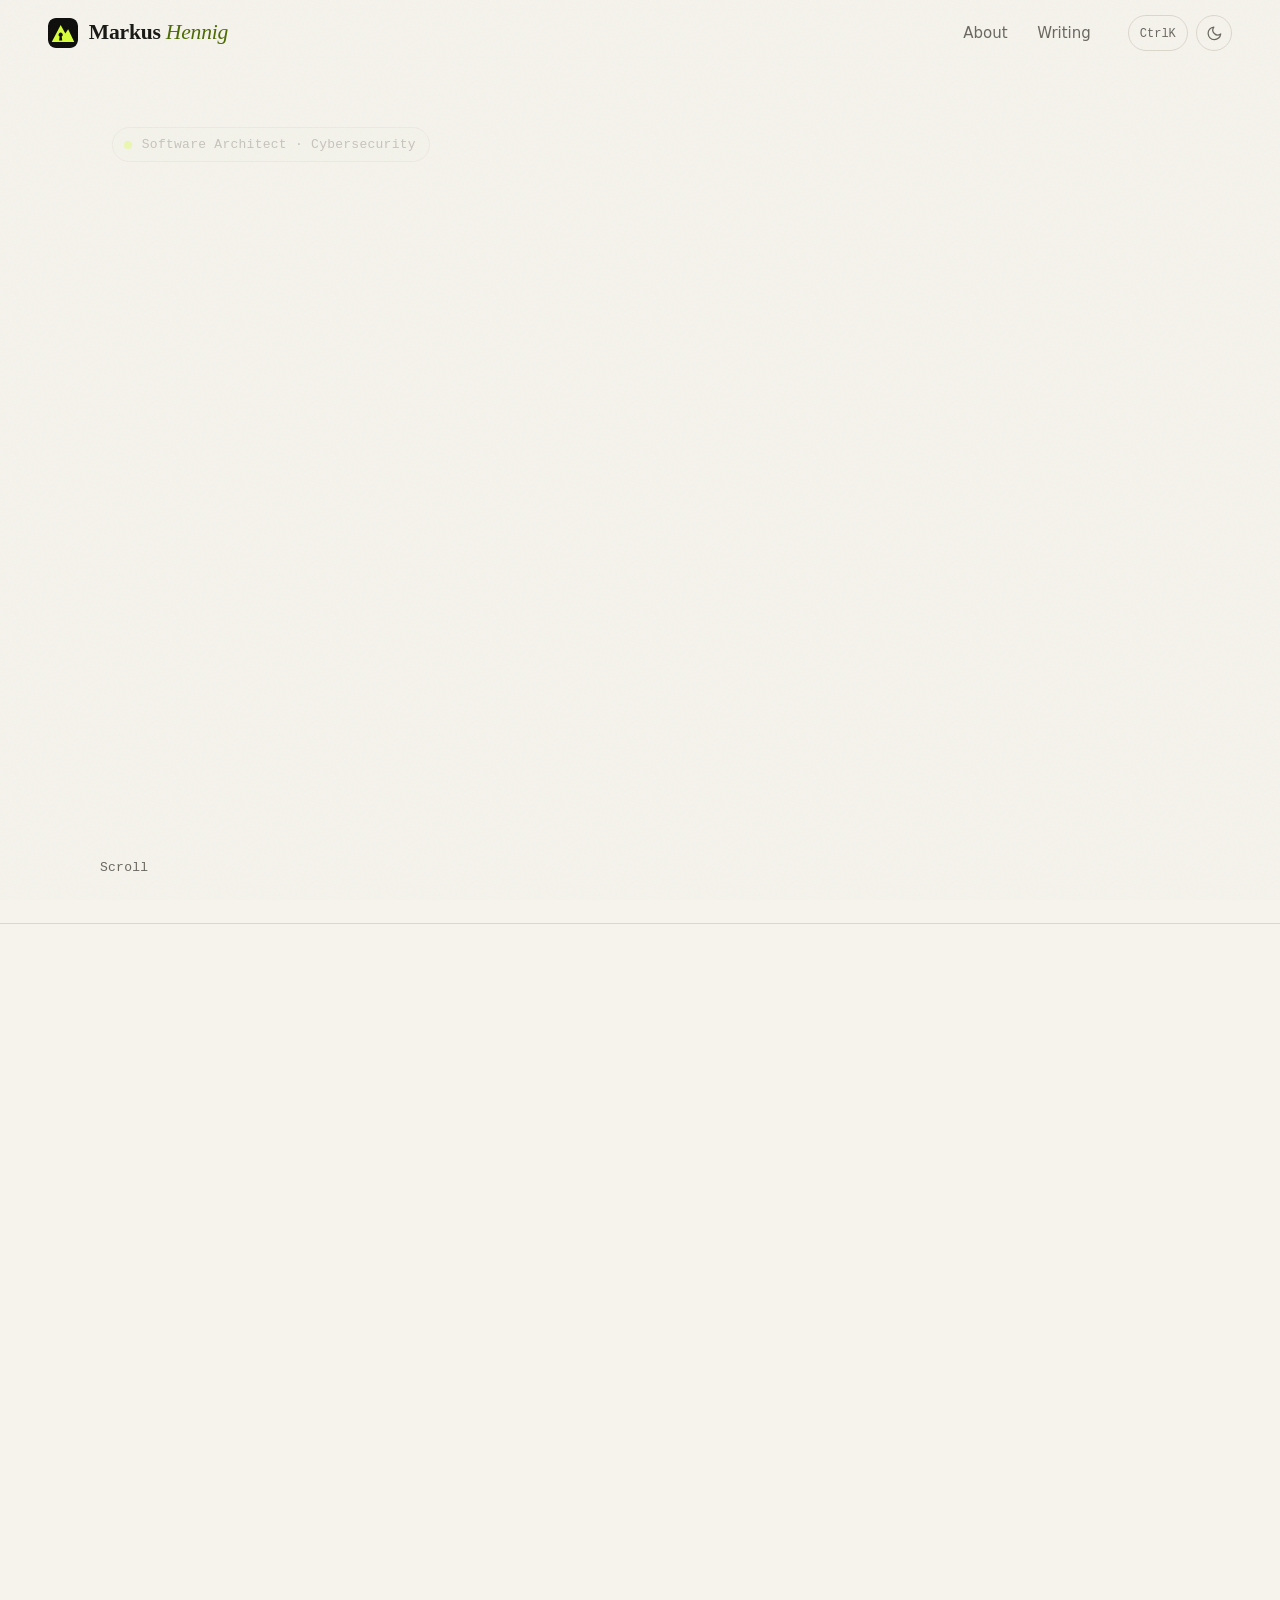
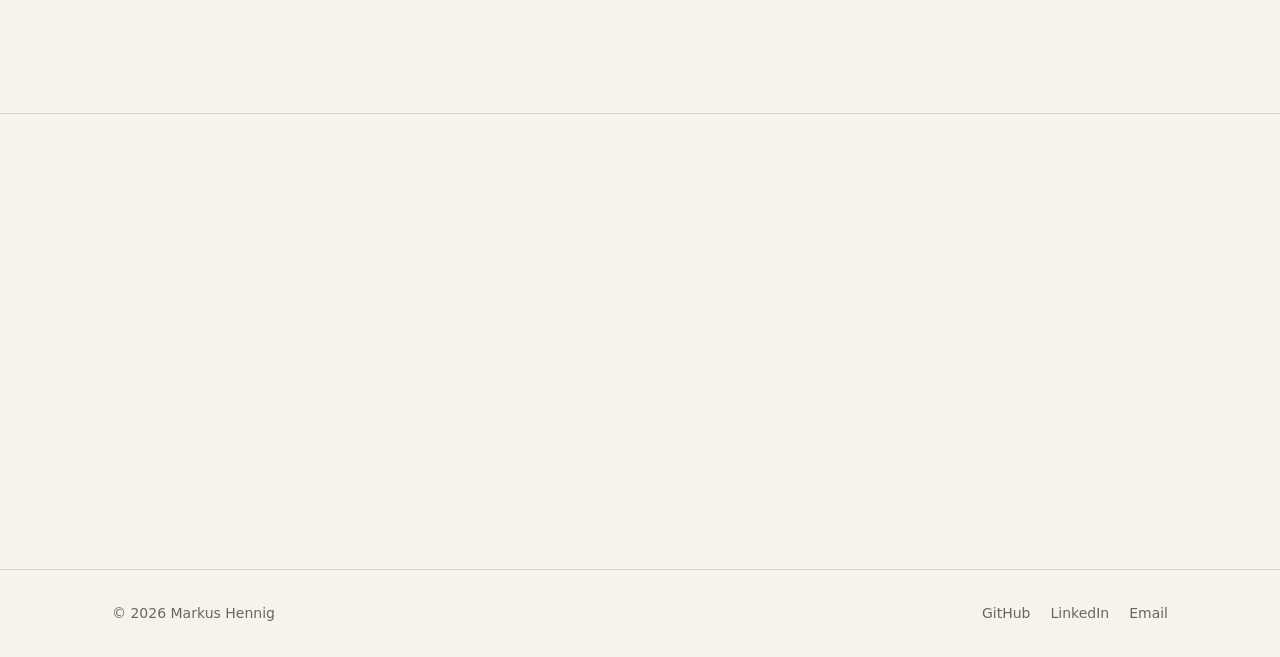
==== index.html @ cbd978a8 "Add files via upload" ====
<!doctype html>
<html lang="en" data-root="./">
<head>
  <meta charset="utf-8">
  <meta name="viewport" content="width=device-width, initial-scale=1">
  <meta http-equiv="Content-Security-Policy" content="default-src 'self'; img-src 'self' data:; script-src 'self'; style-src 'self'; base-uri 'self'; form-action 'none'">
  <title>Markus Hennig — Software Architect &amp; Cybersecurity Expert</title>
  <meta name="description" content="Markus Hennig — software architect and cybersecurity expert. A few links and occasional notes on architecture, cybersecurity, hiking and cooking.">
  <meta property="og:type" content="profile">
  <meta property="og:title" content="Markus Hennig">
  <meta property="og:description" content="Software architect and cybersecurity expert.">
  <meta property="og:image" content="https://markushennig.com/assets/img/og.png">
  <meta name="theme-color" content="#0d0d0b">
  <link rel="icon" href="favicon.svg" type="image/svg+xml">
  <link rel="icon" href="favicon.ico" sizes="48x48">
  <link rel="apple-touch-icon" href="apple-touch-icon.png">
  <link rel="stylesheet" href="assets/css/style.css">
  <script src="assets/js/theme.js"></script>
  <script src="assets/js/main.js" defer></script>
</head>
<body>
  <a class="skip" href="#main">Skip to content</a>

  <header class="site-header">
    <a class="logo" href="./" aria-label="Markus Hennig — home"><img class="logo-mark" src="favicon.svg" alt="" width="30" height="30"><span class="logo-text">Markus <em>Hennig</em></span></a>
    <nav class="nav" aria-label="Main">
      <a href="#about">About</a>
      <a href="blog/">Writing</a>
    </nav>
    <div class="header-actions">
      <button class="kbd-btn" type="button" data-palette-open aria-label="Open command menu">
        <span class="kbd-keys"><kbd class="kbd-mod">⌘</kbd><kbd>K</kbd></span>
        <span class="kbd-label">Menu</span>
      </button>
      <button class="icon-btn" type="button" data-theme-toggle aria-label="Toggle color theme">
        <svg class="icon-sun" viewBox="0 0 24 24" fill="none" stroke="currentColor" stroke-width="1.8" stroke-linecap="round" aria-hidden="true"><circle cx="12" cy="12" r="4"/><path d="M12 2v2M12 20v2M4.9 4.9l1.4 1.4M17.7 17.7l1.4 1.4M2 12h2M20 12h2M4.9 19.1l1.4-1.4M17.7 6.3l1.4-1.4"/></svg>
        <svg class="icon-moon" viewBox="0 0 24 24" fill="none" stroke="currentColor" stroke-width="1.8" stroke-linecap="round" stroke-linejoin="round" aria-hidden="true"><path d="M21 12.8A9 9 0 1 1 11.2 3a7 7 0 0 0 9.8 9.8z"/></svg>
      </button>
    </div>
  </header>

  <main id="main">
    <section class="hero" aria-label="Introduction">
      <canvas class="hero-canvas" aria-hidden="true"></canvas>
      <div class="wrap hero-inner hero-grid">
        <div>
          <p class="eyebrow mono reveal">
            <span class="pulse" aria-hidden="true"></span>
            Software Architect · Cybersecurity
          </p>
          <h1 class="hero-title reveal">
            Hi, I’m Markus. I architect <em>secure</em> software and love
            <span class="rotator" data-words="hiking,cooking,gaming">hiking</span>.
          </h1>
          <p class="hero-lead reveal">
            I’m <strong>Markus Hennig</strong>, a software architect and cybersecurity expert.
            This is my small corner of the web — a few links and occasional notes on architecture, cybersecurity, hiking or cooking.
          </p>
          <ul class="cta-row reveal">
            <li><a class="btn" href="https://github.com/mahennig" target="_blank" rel="noopener noreferrer">GitHub <span class="arrow" aria-hidden="true">↗</span></a></li>
            <li><a class="btn" href="https://www.linkedin.com/in/markus-hennig-80b301139" target="_blank" rel="noopener noreferrer">LinkedIn <span class="arrow" aria-hidden="true">↗</span></a></li>
            <li><a class="btn" href="mailto:mail@markushennig.com">Email <span class="arrow" aria-hidden="true">→</span></a></li>
          </ul>
        </div>
        <figure class="portrait reveal">
          <img src="assets/img/me.webp" alt="Portrait of Markus Hennig" width="800" height="1200">
        </figure>
      </div>
      <p class="scroll-cue mono" aria-hidden="true">Scroll</p>
    </section>

    <section id="about" class="section">
      <div class="wrap">
        <header class="section-head reveal">
          <span class="mono">01</span>
          <h2>About</h2>
        </header>
        <div class="about-grid">
          <div class="about-text reveal">
            <p>I design software systems with security built in from the start — not bolted on at the end.</p>
            <p>My work sits where <strong>software architecture</strong> and <strong>cybersecurity</strong> meet: shaping systems that are robust, easy to reason about and hard to break.</p>
            <p>Away from the keyboard I’m usually out hiking, experimenting in the kitchen or deep in a good game.</p>
          </div>
          <aside class="card reveal" aria-label="Focus areas and interests">
            <h3>Focus</h3>
            <ul class="tags">
              <li>Software Architecture</li>
              <li>Application Security</li>
              <li>Threat Modeling</li>
              <li>Cloud Security</li>
              <li>Identity &amp; Access</li>
              <li>DevSecOps</li>
            </ul>
            <h3>Off the clock</h3>
            <dl class="now">
              <div><dt>Hiking</dt><dd>Trails, summits and the occasional wrong turn.</dd></div>
              <div><dt>Cooking</dt><dd>Always trying something new.</dd></div>
              <div><dt>Gaming</dt><dd>Strategy, story and everything in between.</dd></div>
            </dl>
          </aside>
        </div>
      </div>
    </section>

    <section id="writing" class="section">
      <div class="wrap">
        <header class="section-head reveal">
          <span class="mono">02</span>
          <h2>Writing</h2>
        </header>
        <p class="empty-state reveal">Occasional notes on architecture, cybersecurity, hiking or cooking — the first posts are on their way.</p>
      </div>
    </section>
  </main>

  <footer class="site-footer">
    <div class="wrap">
      <p>© <span data-year>2026</span> Markus Hennig</p>
      <ul class="footer-links">
        <li><a href="https://github.com/mahennig" target="_blank" rel="noopener noreferrer">GitHub</a></li>
        <li><a href="https://www.linkedin.com/in/markus-hennig-80b301139" target="_blank" rel="noopener noreferrer">LinkedIn</a></li>
        <li><a href="mailto:mail@markushennig.com">Email</a></li>
      </ul>
    </div>
  </footer>
</body>
</html>
---- assets/css/style.css ----
/* ---------- Tokens ---------- */
:root {
  --font-sans: ui-sans-serif, system-ui, -apple-system, "Segoe UI", Roboto, "Helvetica Neue", Arial, sans-serif;
  --font-serif: "Iowan Old Style", "Palatino Linotype", Palatino, "Book Antiqua", Georgia, ui-serif, serif;
  --font-mono: ui-monospace, "SF Mono", SFMono-Regular, Menlo, Consolas, "Liberation Mono", monospace;
  --maxw: 72rem;
  --pad: clamp(1.25rem, 4vw, 3rem);
  --radius: 14px;
  --ease: cubic-bezier(.2, .7, .2, 1);
}

:root,
[data-theme="dark"] {
  --bg: #0d0d0b;
  --bg-2: #161613;
  --fg: #edebe4;
  --muted: #8c8a82;
  --line: #26251f;
  --dot: #34332c;
  --accent: #d7ff3a;
  --accent-ink: #d7ff3a;
  --on-accent: #0d0d0b;
  color-scheme: dark;
}

[data-theme="light"] {
  --bg: #f5f3ec;
  --bg-2: #ebe8df;
  --fg: #171714;
  --muted: #69675f;
  --line: #dbd7cb;
  --dot: #cdc9bb;
  --accent: #d7ff3a;
  --accent-ink: #4b6a00;
  --on-accent: #171714;
  color-scheme: light;
}

/* ---------- Base ---------- */
*, *::before, *::after { box-sizing: border-box; }

html {
  -webkit-text-size-adjust: 100%;
  scroll-behavior: smooth;
  scroll-padding-top: 5rem;
}

body {
  margin: 0;
  background: var(--bg);
  color: var(--fg);
  font: 400 1.0625rem/1.65 var(--font-sans);
  -webkit-font-smoothing: antialiased;
  text-rendering: optimizeLegibility;
  transition: background-color .3s, color .3s;
}

/* Subtle film grain */
body::after {
  content: "";
  position: fixed;
  inset: 0;
  z-index: 200;
  pointer-events: none;
  opacity: .04;
  background-image: url("data:image/svg+xml,%3Csvg xmlns='http://www.w3.org/2000/svg' width='160' height='160'%3E%3Cfilter id='n'%3E%3CfeTurbulence type='fractalNoise' baseFrequency='.9' numOctaves='3' stitchTiles='stitch'/%3E%3C/filter%3E%3Crect width='100%25' height='100%25' filter='url(%23n)'/%3E%3C/svg%3E");
}

::selection { background: var(--accent); color: var(--on-accent); }

a { color: inherit; }
img, svg { display: block; max-width: 100%; }
h1, h2, h3 { text-wrap: balance; }
p { text-wrap: pretty; }

:focus-visible {
  outline: 2px solid var(--accent-ink);
  outline-offset: 3px;
  border-radius: 6px;
}

.mono {
  font-family: var(--font-mono);
  font-size: .8125rem;
  letter-spacing: .02em;
}

.wrap {
  max-width: var(--maxw);
  margin: 0 auto;
  padding: 0 var(--pad);
}

.skip {
  position: absolute;
  left: 1rem;
  top: -4rem;
  z-index: 300;
  padding: .6rem 1rem;
  border-radius: 999px;
  background: var(--fg);
  color: var(--bg);
  text-decoration: none;
}
.skip:focus { top: 1rem; }

/* ---------- Header ---------- */
.site-header {
  position: sticky;
  top: 0;
  z-index: 50;
  display: flex;
  align-items: center;
  gap: 1.5rem;
  padding: .9rem var(--pad);
  background: color-mix(in srgb, var(--bg) 78%, transparent);
  -webkit-backdrop-filter: blur(14px);
  backdrop-filter: blur(14px);
  border-bottom: 1px solid transparent;
  transition: border-color .3s, background-color .3s;
}
.site-header.scrolled { border-bottom-color: var(--line); }

.logo {
  display: inline-flex;
  align-items: center;
  gap: .65rem;
  font-family: var(--font-serif);
  font-size: 1.35rem;
  font-weight: 700;
  letter-spacing: -.01em;
  line-height: 1;
  text-decoration: none;
  white-space: nowrap;
}
.logo-mark {
  width: 1.9rem;
  height: 1.9rem;
  border-radius: 8px;
  transition: transform .4s var(--ease);
}
.logo:hover .logo-mark { transform: rotate(-8deg) scale(1.06); }
.logo-text em {
  font-weight: 400;
  font-style: italic;
  color: var(--accent-ink);
}

.nav {
  display: flex;
  gap: .25rem;
  margin-left: auto;
}
.nav a {
  padding: .4rem .8rem;
  border-radius: 999px;
  color: var(--muted);
  font-size: .9375rem;
  text-decoration: none;
  transition: color .2s, background-color .2s;
}
.nav a:hover,
.nav a[aria-current="page"] {
  color: var(--fg);
  background: var(--bg-2);
}

.header-actions {
  display: flex;
  align-items: center;
  gap: .5rem;
}

.kbd-btn,
.icon-btn {
  display: inline-flex;
  align-items: center;
  justify-content: center;
  gap: .2rem;
  height: 2.25rem;
  padding: 0 .7rem;
  border: 1px solid var(--line);
  border-radius: 999px;
  background: transparent;
  color: var(--muted);
  font: inherit;
  font-size: .875rem;
  cursor: pointer;
  transition: color .2s, border-color .2s, background-color .2s;
}
.kbd-btn:hover,
.icon-btn:hover {
  color: var(--fg);
  border-color: var(--muted);
}
.icon-btn { width: 2.25rem; padding: 0; }
.icon-btn svg { width: 1.05rem; height: 1.05rem; }

kbd {
  font-family: var(--font-mono);
  font-size: .75rem;
}
.kbd-label { display: none; }

[data-theme="dark"] .icon-moon,
[data-theme="light"] .icon-sun { display: none; }

/* ---------- Buttons ---------- */
.btn {
  display: inline-flex;
  align-items: center;
  gap: .5rem;
  height: 2.9rem;
  padding: 0 1.2rem;
  border: 1px solid var(--line);
  border-radius: 999px;
  background: var(--bg);
  color: var(--fg);
  font: inherit;
  font-size: .9375rem;
  text-decoration: none;
  cursor: pointer;
  transition: transform .25s var(--ease), border-color .2s, background-color .2s, color .2s;
}
.btn:hover { border-color: var(--fg); transform: translateY(-2px); }
.btn .arrow { transition: transform .25s var(--ease); }
.btn:hover .arrow { transform: translate(2px, -2px); }

.btn-primary {
  background: var(--fg);
  border-color: var(--fg);
  color: var(--bg);
}
.btn-primary:hover {
  background: var(--accent);
  border-color: var(--accent);
  color: var(--on-accent);
}

.link-arrow {
  display: inline-flex;
  gap: .4rem;
  color: var(--muted);
  text-decoration: none;
  transition: color .2s;
}
.link-arrow:hover { color: var(--fg); }
.link-arrow span { transition: transform .25s var(--ease); }
.link-arrow:hover span { transform: translateX(3px); }

/* ---------- Hero ---------- */
.hero {
  position: relative;
  display: flex;
  align-items: center;
  min-height: calc(100svh - 4.1rem);
  overflow: hidden;
}

.hero-canvas {
  position: absolute;
  inset: 0;
  width: 100%;
  height: 100%;
  -webkit-mask-image: radial-gradient(ellipse 85% 75% at 65% 40%, #000 25%, transparent 75%);
  mask-image: radial-gradient(ellipse 85% 75% at 65% 40%, #000 25%, transparent 75%);
}

.hero-inner {
  position: relative;
  width: 100%;
  padding-block: 3rem 7rem;
}

.hero-grid {
  display: grid;
  grid-template-columns: minmax(0, 1fr) auto;
  gap: clamp(2rem, 6vw, 5rem);
  align-items: center;
}

.portrait {
  position: relative;
  width: clamp(14rem, 24vw, 20rem);
  margin: 0;
}
.portrait[hidden] { display: none; }
.portrait::before {
  content: "";
  position: absolute;
  inset: 0;
  border: 1px solid var(--accent-ink);
  border-radius: 24px;
  transform: translate(14px, 14px);
  transition: transform .5s var(--ease);
}
.portrait img {
  position: relative;
  width: 100%;
  height: auto;
  aspect-ratio: 2 / 3;
  object-fit: cover;
  border-radius: 24px;
  background: var(--bg-2);
}
.portrait:hover::before { transform: translate(8px, 8px); }

.eyebrow {
  display: inline-flex;
  align-items: center;
  gap: .6rem;
  margin: 0 0 2rem;
  padding: .35rem .85rem .35rem .7rem;
  border: 1px solid var(--line);
  border-radius: 999px;
  background: color-mix(in srgb, var(--bg) 70%, transparent);
  color: var(--muted);
  white-space: nowrap;
}

.pulse {
  width: .5rem;
  height: .5rem;
  border-radius: 50%;
  background: var(--accent);
  box-shadow: 0 0 0 0 color-mix(in srgb, var(--accent) 60%, transparent);
  animation: pulse 2.4s infinite;
}
@keyframes pulse {
  70% { box-shadow: 0 0 0 .5rem transparent; }
  100% { box-shadow: 0 0 0 0 transparent; }
}

.hero-title {
  max-width: 17ch;
  margin: 0 0 2rem;
  font-family: var(--font-serif);
  font-size: clamp(2.7rem, 7.2vw, 6rem);
  font-weight: 400;
  line-height: 1.02;
  letter-spacing: -.028em;
}
.hero-title em {
  font-style: italic;
  color: var(--accent-ink);
}

.rotator {
  display: inline-block;
  position: relative;
  transition: opacity .3s var(--ease), transform .3s var(--ease), filter .3s;
}
.rotator::after {
  content: "";
  position: absolute;
  left: 0;
  right: 0;
  bottom: .04em;
  height: .07em;
  border-radius: 2px;
  background: var(--accent);
}
.rotator.out {
  opacity: 0;
  transform: translateY(.2em);
  filter: blur(6px);
}

.hero-lead {
  max-width: 38rem;
  margin: 0 0 2.5rem;
  color: var(--muted);
  font-size: clamp(1.1rem, 1.6vw, 1.3rem);
}
.hero-lead strong { color: var(--fg); font-weight: 500; }

.cta-row {
  display: flex;
  flex-wrap: wrap;
  gap: .6rem;
  margin: 0;
  padding: 0;
  list-style: none;
}

.scroll-cue {
  position: absolute;
  left: var(--pad);
  bottom: 2rem;
  display: flex;
  align-items: center;
  gap: .75rem;
  color: var(--muted);
}
.scroll-cue::before {
  content: "";
  width: 2.5rem;
  height: 1px;
  background: linear-gradient(90deg, var(--muted) 50%, transparent 50%) 0 0 / 200% 100%;
  animation: cue 2s var(--ease) infinite;
}
@keyframes cue {
  from { background-position: 100% 0; }
  to { background-position: -100% 0; }
}

/* ---------- Sections ---------- */
.section {
  padding-block: clamp(4.5rem, 10vw, 8rem);
  border-top: 1px solid var(--line);
}

.section-head {
  display: flex;
  align-items: baseline;
  gap: 1rem;
  margin-bottom: clamp(2rem, 5vw, 3.5rem);
}
.section-head .mono { color: var(--accent-ink); }
.section-head h2 {
  margin: 0;
  font-family: var(--font-serif);
  font-size: clamp(2rem, 4.5vw, 3.25rem);
  font-weight: 400;
  line-height: 1.1;
  letter-spacing: -.02em;
}

.section-foot { margin-top: 2rem; }

/* About */
.about-grid {
  display: grid;
  grid-template-columns: 1.4fr 1fr;
  gap: clamp(2rem, 6vw, 5rem);
  align-items: start;
}
.about-text p {
  margin: 0 0 1.25rem;
  color: var(--muted);
}
.about-text p:first-child {
  color: var(--fg);
  font-size: clamp(1.3rem, 2.1vw, 1.65rem);
  line-height: 1.45;
}
.about-text strong { color: var(--fg); font-weight: 500; }

.card {
  padding: 1.6rem;
  border: 1px solid var(--line);
  border-radius: var(--radius);
  background: var(--bg-2);
}
.card h3 {
  margin: 0 0 1rem;
  color: var(--muted);
  font-size: .75rem;
  font-weight: 400;
  letter-spacing: .1em;
  text-transform: uppercase;
}

.tags {
  display: flex;
  flex-wrap: wrap;
  gap: .4rem;
  margin: 0 0 2rem;
  padding: 0;
  list-style: none;
}
.tags li {
  padding: .3rem .65rem;
  border: 1px solid var(--line);
  border-radius: 999px;
  background: var(--bg);
  font-family: var(--font-mono);
  font-size: .75rem;
}

.now {
  display: grid;
  gap: 1rem;
  margin: 0;
}
.now div {
  display: grid;
  grid-template-columns: 5.5rem 1fr;
  gap: 1rem;
}
.now dt {
  padding-top: .2rem;
  color: var(--muted);
  font-family: var(--font-mono);
  font-size: .75rem;
}
.now dd { margin: 0; font-size: .9375rem; }

/* Posts */
.post-list {
  margin: 0;
  padding: 0;
  list-style: none;
  border-top: 1px solid var(--line);
}
.post-link {
  display: grid;
  grid-template-columns: 8rem 1fr auto;
  gap: 1.5rem;
  align-items: baseline;
  padding: 1.35rem 0;
  border-bottom: 1px solid var(--line);
  text-decoration: none;
}
.post-date,
.post-meta { color: var(--muted); }
.post-title {
  font-size: 1.2rem;
  font-weight: 500;
  text-decoration: underline;
  text-decoration-color: transparent;
  text-decoration-thickness: 2px;
  text-underline-offset: .3em;
  transition: text-decoration-color .25s;
}
.post-link:hover .post-title { text-decoration-color: var(--accent-ink); }

.empty-state {
  max-width: 36rem;
  margin: 0;
  padding-top: 1.5rem;
  border-top: 1px solid var(--line);
  color: var(--muted);
  font-size: 1.15rem;
}

/* ---------- Footer ---------- */
.site-footer {
  padding-block: 2rem;
  border-top: 1px solid var(--line);
  color: var(--muted);
  font-size: .875rem;
}
.site-footer .wrap {
  display: flex;
  flex-wrap: wrap;
  justify-content: space-between;
  gap: 1rem;
}
.site-footer p { margin: 0; }
.footer-links {
  display: flex;
  gap: 1.25rem;
  margin: 0;
  padding: 0;
  list-style: none;
}
.site-footer a {
  color: var(--muted);
  text-decoration: none;
  transition: color .2s;
}
.site-footer a:hover { color: var(--fg); }

/* ---------- Blog / Article ---------- */
.page-head { padding-block: clamp(3rem, 8vw, 6rem) clamp(2rem, 5vw, 3rem); }
.page-head .mono { color: var(--accent-ink); }
.page-title {
  margin: .75rem 0 1rem;
  font-family: var(--font-serif);
  font-size: clamp(2.5rem, 6vw, 4.5rem);
  font-weight: 400;
  line-height: 1.05;
  letter-spacing: -.025em;
}
.page-lead {
  max-width: 40rem;
  margin: 0;
  color: var(--muted);
  font-size: 1.2rem;
}

.article {
  max-width: 44rem;
  margin: 0 auto;
  padding: 0 var(--pad) clamp(4rem, 10vw, 7rem);
}
.article .page-head { padding-bottom: 2.5rem; border-bottom: 1px solid var(--line); margin-bottom: 2.5rem; }
.article-meta {
  display: flex;
  flex-wrap: wrap;
  gap: .4rem 1.25rem;
  color: var(--muted);
}

.prose {
  font-size: 1.125rem;
  line-height: 1.75;
}
.prose > :first-child { margin-top: 0; }
.prose h2 {
  margin: 3rem 0 1rem;
  font-family: var(--font-serif);
  font-size: 1.9rem;
  font-weight: 400;
  line-height: 1.2;
  letter-spacing: -.01em;
}
.prose p,
.prose ul,
.prose ol { margin: 0 0 1.4rem; }
.prose li { margin-bottom: .4rem; }
.prose a {
  text-decoration-color: var(--accent-ink);
  text-decoration-thickness: 1px;
  text-underline-offset: .2em;
}
.prose a:hover { text-decoration-thickness: 2px; }
.prose code {
  padding: .1em .35em;
  border: 1px solid var(--line);
  border-radius: 6px;
  background: var(--bg-2);
  font-family: var(--font-mono);
  font-size: .85em;
}
.prose pre {
  overflow: auto;
  margin: 0 0 1.6rem;
  padding: 1.1rem 1.25rem;
  border: 1px solid var(--line);
  border-radius: var(--radius);
  background: var(--bg-2);
  font-size: .875rem;
  line-height: 1.6;
}
.prose pre code { padding: 0; border: 0; background: none; font-size: inherit; }
.prose blockquote {
  margin: 2.2rem 0;
  padding-left: 1.25rem;
  border-left: 3px solid var(--accent);
  font-family: var(--font-serif);
  font-size: 1.4rem;
  font-style: italic;
  line-height: 1.45;
}

.article-foot {
  display: flex;
  flex-wrap: wrap;
  justify-content: space-between;
  gap: 1rem;
  margin-top: 4rem;
  padding-top: 2rem;
  border-top: 1px solid var(--line);
}

.progress {
  position: fixed;
  top: 0;
  left: 0;
  z-index: 60;
  width: 100%;
  height: 2px;
  background: var(--accent);
  transform: scaleX(0);
  transform-origin: 0 50%;
}

/* 404 */
.not-found {
  display: grid;
  place-content: center;
  min-height: calc(100svh - 10rem);
  text-align: center;
}
.not-found .page-title { font-size: clamp(5rem, 20vw, 12rem); margin: 0; }
.not-found p { margin: 0 0 2rem; color: var(--muted); }
.not-found .btn { justify-self: center; }

/* ---------- Command palette ---------- */
.palette {
  width: min(36rem, calc(100vw - 2rem));
  margin: 14vh auto auto;
  padding: 0;
  border: 1px solid var(--line);
  border-radius: 16px;
  background: var(--bg-2);
  color: var(--fg);
  box-shadow: 0 30px 80px -20px rgb(0 0 0 / .55);
}
.palette[open] { animation: pop .18s var(--ease); }
.palette::backdrop {
  background: rgb(0 0 0 / .45);
  -webkit-backdrop-filter: blur(4px);
  backdrop-filter: blur(4px);
}
@keyframes pop {
  from { opacity: 0; transform: translateY(-8px) scale(.98); }
}

.palette-input {
  width: 100%;
  padding: 1.1rem 1.25rem;
  border: 0;
  border-bottom: 1px solid var(--line);
  background: transparent;
  color: var(--fg);
  font: inherit;
  font-size: 1.0625rem;
  outline: none;
}
.palette-input::placeholder { color: var(--muted); }

.palette-list {
  max-height: min(22rem, 50vh);
  margin: 0;
  padding: .5rem;
  overflow: auto;
  list-style: none;
}
.palette-group {
  padding: .75rem .75rem .35rem;
  color: var(--muted);
  font-family: var(--font-mono);
  font-size: .6875rem;
  letter-spacing: .1em;
  text-transform: uppercase;
}
.palette-item {
  display: flex;
  align-items: center;
  justify-content: space-between;
  padding: .65rem .75rem;
  border-radius: 10px;
  cursor: pointer;
}
.palette-item[aria-selected="true"] {
  background: var(--fg);
  color: var(--bg);
}
.palette-hint {
  font-family: var(--font-mono);
  font-size: .75rem;
  opacity: .6;
}
.palette-empty { padding: 1rem .75rem; color: var(--muted); }
.palette-foot {
  margin: 0;
  padding: .65rem 1.25rem;
  border-top: 1px solid var(--line);
  color: var(--muted);
  font-size: .6875rem;
}

/* ---------- Toast ---------- */
.toast {
  position: fixed;
  left: 50%;
  bottom: 2rem;
  z-index: 100;
  padding: .7rem 1.15rem;
  border-radius: 999px;
  background: var(--fg);
  color: var(--bg);
  font-size: .875rem;
  opacity: 0;
  pointer-events: none;
  transform: translate(-50%, 1rem);
  transition: opacity .25s, transform .25s var(--ease);
}
.toast.show { opacity: 1; transform: translate(-50%, 0); }

/* ---------- Reveal ---------- */
.js .reveal {
  opacity: 0;
  transform: translateY(18px);
  transition: opacity .9s var(--ease), transform .9s var(--ease);
}
.js .reveal.in { opacity: 1; transform: none; }

/* ---------- Responsive ---------- */
@media (hover: none) {
  .kbd-keys { display: none; }
  .kbd-label { display: inline; }
}

@media (max-width: 760px) {
  .about-grid,
  .hero-grid { grid-template-columns: 1fr; }
  .portrait { order: -1; width: 7.5rem; }
  .portrait img { aspect-ratio: 1; border-radius: 50%; object-position: 50% 30%; }
  .portrait::before { display: none; }
  .post-link { grid-template-columns: 1fr; gap: .3rem; }
  .post-meta { display: none; }
  .scroll-cue { display: none; }
}

@media (prefers-reduced-motion: reduce) {
  html { scroll-behavior: auto; }
  *, *::before, *::after {
    animation-duration: .01ms !important;
    animation-iteration-count: 1 !important;
    transition-duration: .01ms !important;
  }
  .js .reveal { opacity: 1; transform: none; }
}
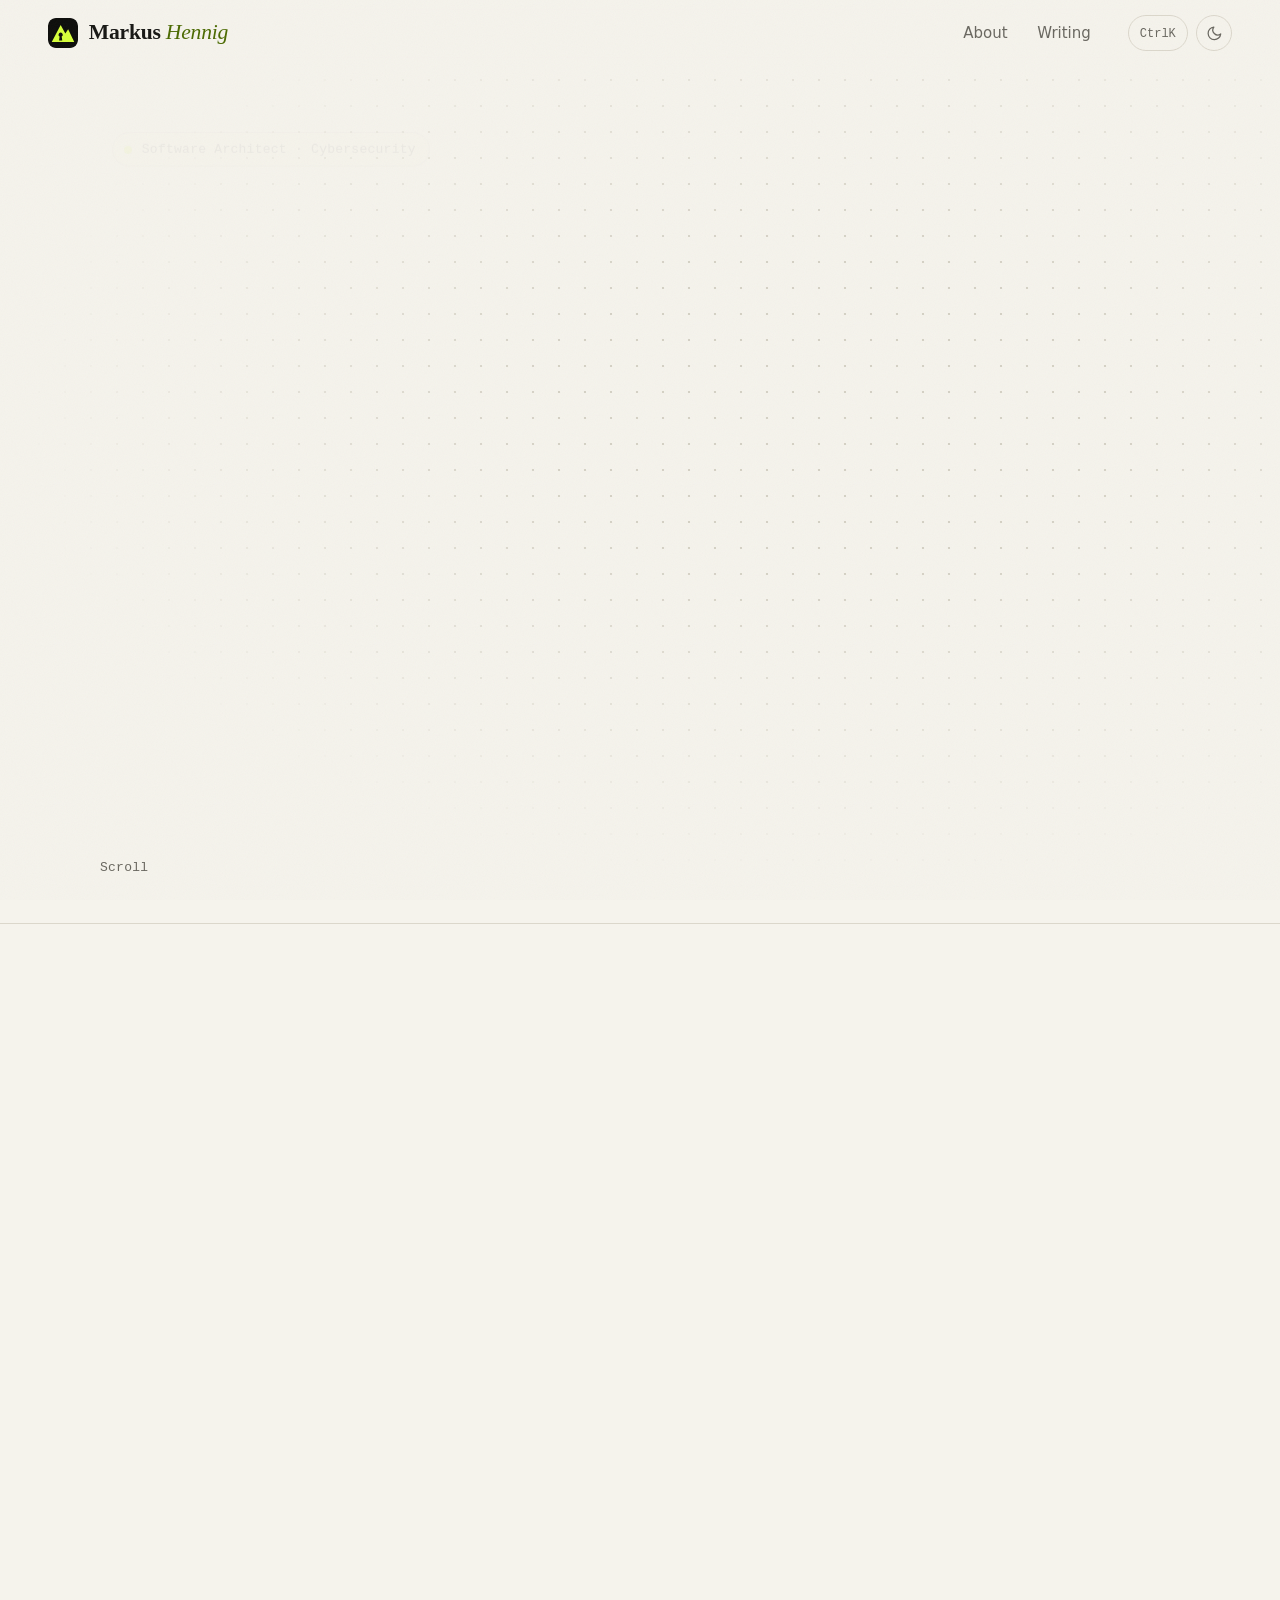
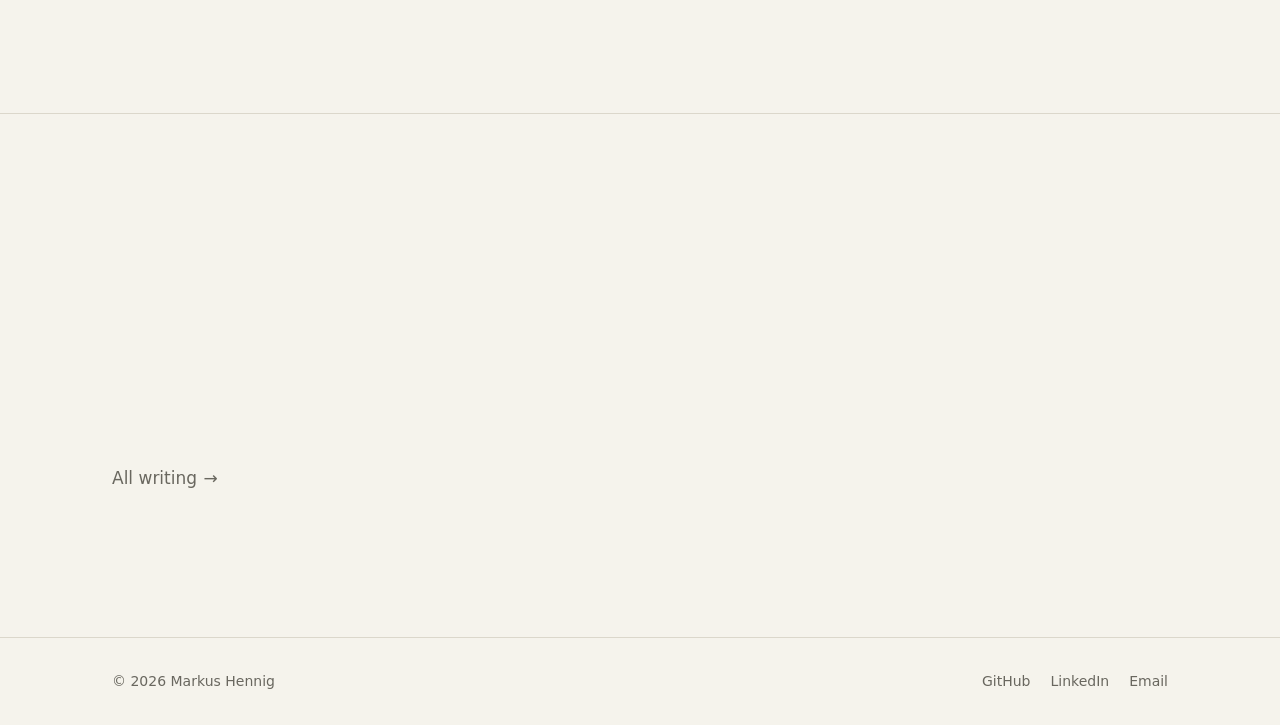
==== commit be45efad: "Add first article: October 2026 AI and the clock Co-Authored-By: Claude Sonnet 5.5 <noreply@anthropi" ====
--- a/index.html
+++ b/index.html
@@ -108,7 +108,16 @@
           <span class="mono">02</span>
           <h2>Writing</h2>
         </header>
-        <p class="empty-state reveal">Occasional notes on architecture, cybersecurity, hiking or cooking — the first posts are on their way.</p>
+        <ul class="post-list reveal">
+      <li>
+        <a class="post-link" href="blog/ai-compressed-the-clock-october-2026/">
+          <time class="post-date mono" datetime="2026-11-27">27 Nov 2026</time>
+          <span class="post-title">October 2026: AI didn’t change the attacks. It changed the clock.</span>
+          <span class="post-meta mono">Cybersecurity · 7 min</span>
+        </a>
+      </li>
+    </ul>
+        <p class="section-foot"><a class="link-arrow" href="blog/">All writing <span aria-hidden="true">→</span></a></p>
       </div>
     </section>
   </main>
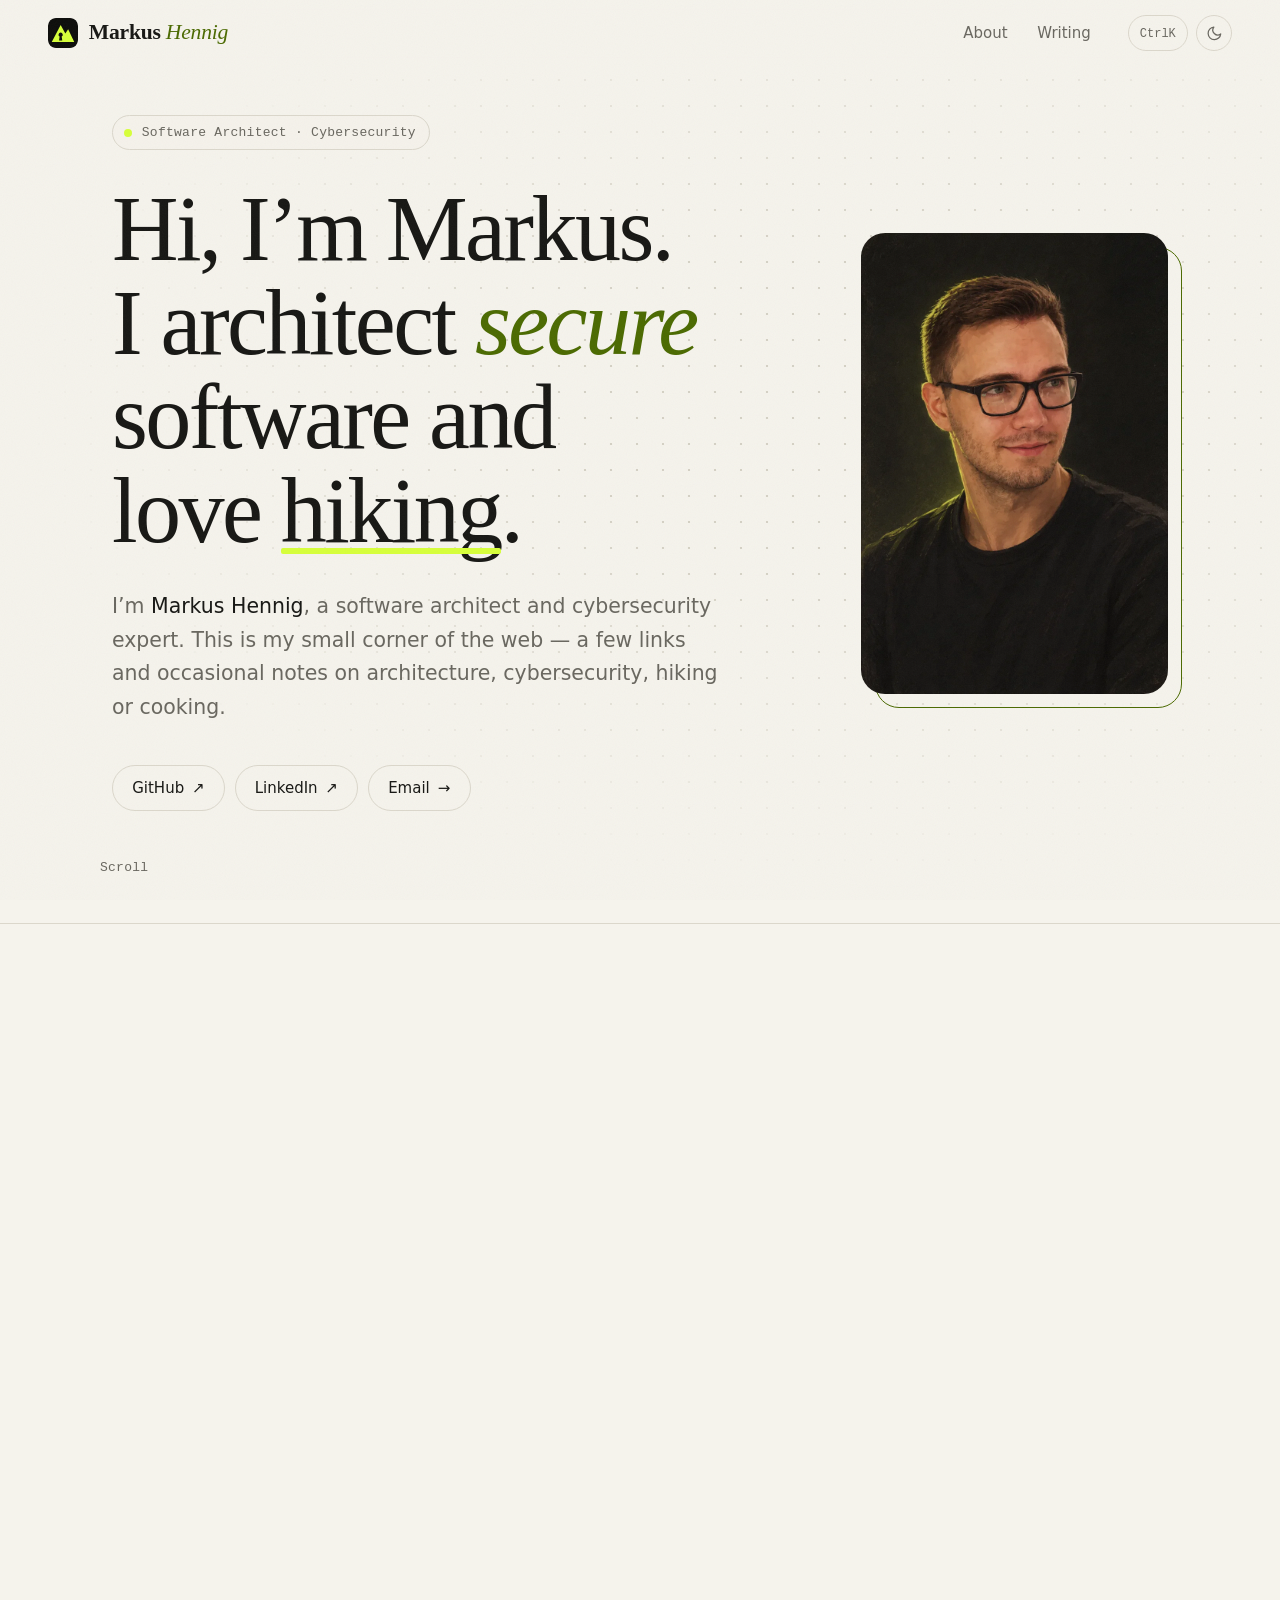
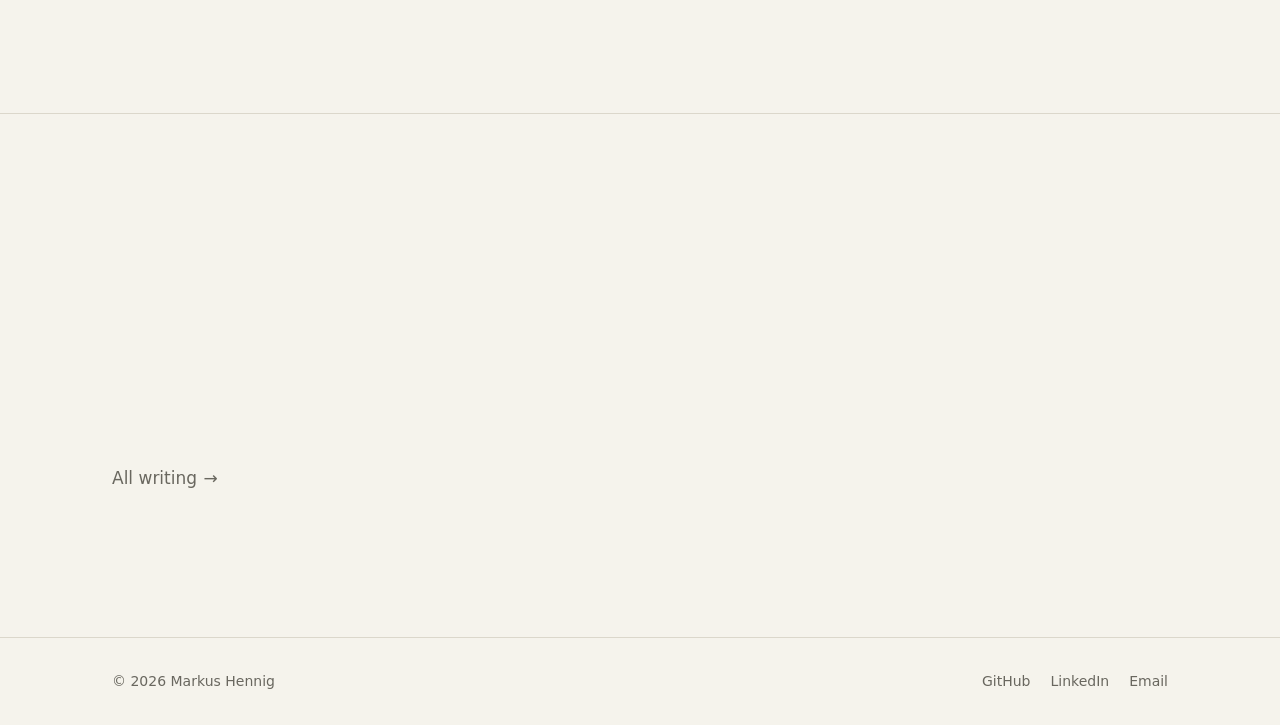
==== commit 3df0427e: "SEO and AI discoverability: sitemap, robots, llms.txt, Atom feed, JSON-LD, social image Co-Authored-" ====
--- a/index.html
+++ b/index.html
@@ -9,12 +9,22 @@
   <meta property="og:type" content="profile">
   <meta property="og:title" content="Markus Hennig">
   <meta property="og:description" content="Software architect and cybersecurity expert.">
+  <meta property="og:url" content="https://markushennig.com/">
+  <meta property="og:site_name" content="Markus Hennig">
   <meta property="og:image" content="https://markushennig.com/assets/img/og.png">
+  <meta property="og:image:width" content="1200">
+  <meta property="og:image:height" content="630">
+  <meta property="og:image:alt" content="Markus Hennig — Software Architect and Cybersecurity">
+  <meta name="twitter:card" content="summary_large_image">
+  <meta name="author" content="Markus Hennig">
+  <link rel="canonical" href="https://markushennig.com/">
+  <link rel="alternate" type="application/atom+xml" title="Markus Hennig — Writing" href="feed.xml">
   <meta name="theme-color" content="#0d0d0b">
   <link rel="icon" href="favicon.svg" type="image/svg+xml">
   <link rel="icon" href="favicon.ico" sizes="48x48">
   <link rel="apple-touch-icon" href="apple-touch-icon.png">
   <link rel="stylesheet" href="assets/css/style.css">
+  <script type="application/ld+json">{"@context": "https://schema.org", "@graph": [{"@type": "Person", "@id": "https://markushennig.com/#me", "name": "Markus Hennig", "url": "https://markushennig.com/", "image": "https://markushennig.com/assets/img/me.webp", "jobTitle": "Software Architect", "description": "Software architect and cybersecurity expert.", "knowsAbout": ["Software architecture", "Application security", "Threat modeling", "Cloud security", "Identity and access management", "DevSecOps"], "sameAs": ["https://github.com/mahennig", "https://www.linkedin.com/in/markus-hennig-80b301139"]}, {"@type": "WebSite", "@id": "https://markushennig.com/#website", "url": "https://markushennig.com/", "name": "Markus Hennig", "inLanguage": "en", "publisher": {"@id": "https://markushennig.com/#me"}}]}</script>
   <script src="assets/js/theme.js"></script>
   <script src="assets/js/main.js" defer></script>
 </head>
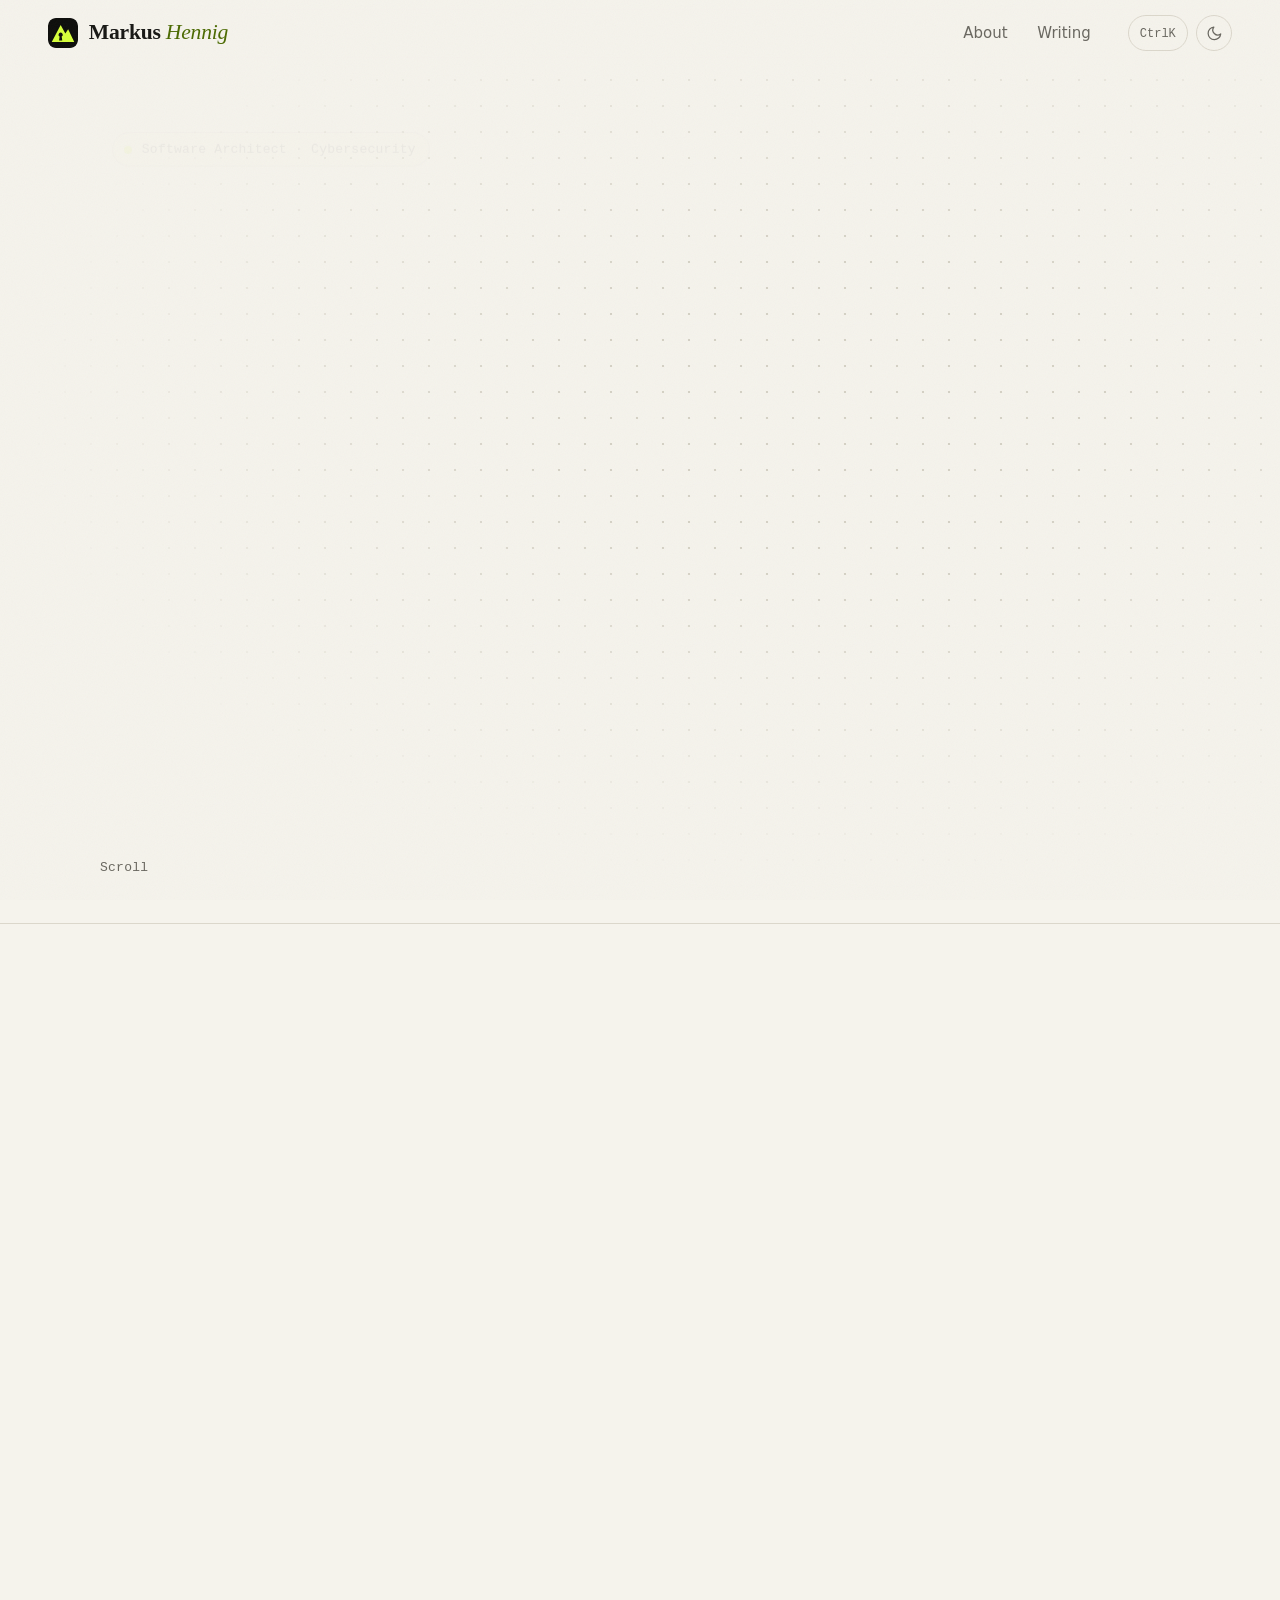
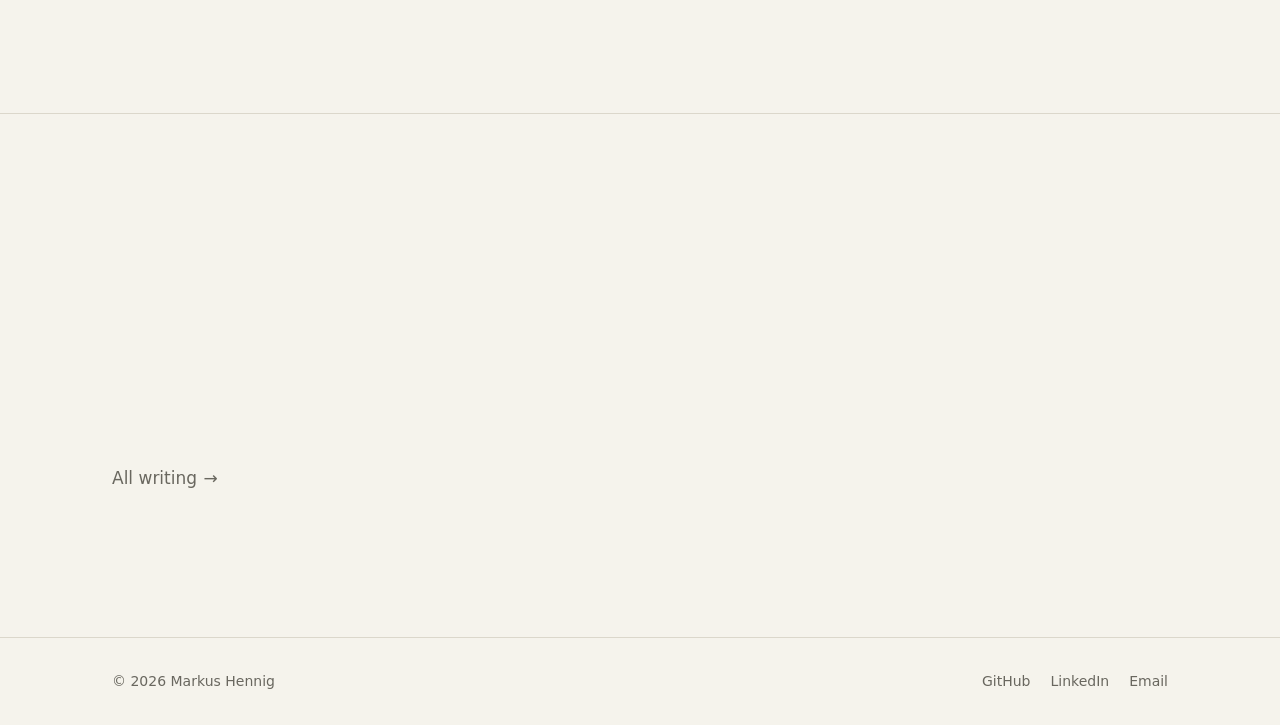
==== commit 5b05aabc: "Expand October article: Node.js, nginx, Java4Shell; sharper tone Co-Authored-By: Claude Sonnet 5.5 <" ====
--- a/index.html
+++ b/index.html
@@ -123,7 +123,7 @@
         <a class="post-link" href="blog/ai-compressed-the-clock-october-2026/">
           <time class="post-date mono" datetime="2026-11-27">27 Nov 2026</time>
           <span class="post-title">October 2026: AI didn’t change the attacks. It changed the clock.</span>
-          <span class="post-meta mono">Cybersecurity · 7 min</span>
+          <span class="post-meta mono">Cybersecurity · 5 min</span>
         </a>
       </li>
     </ul>
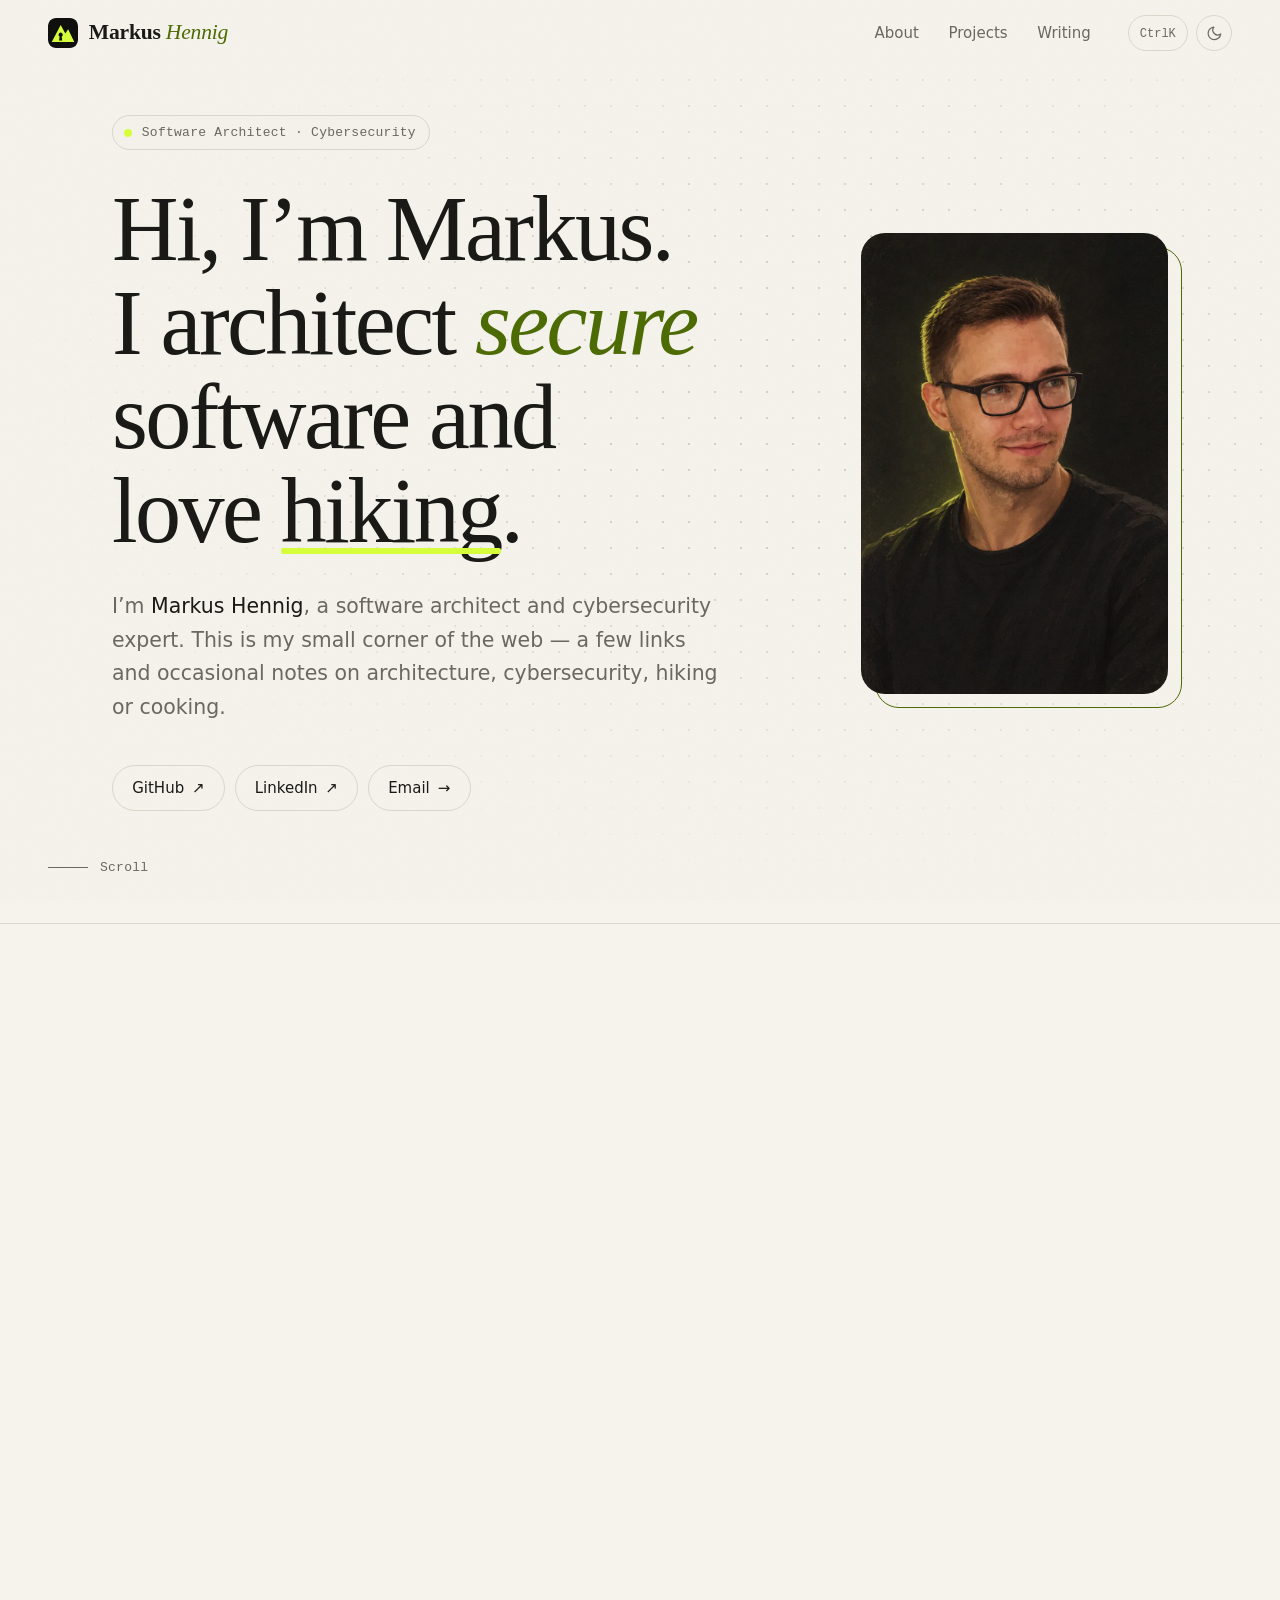
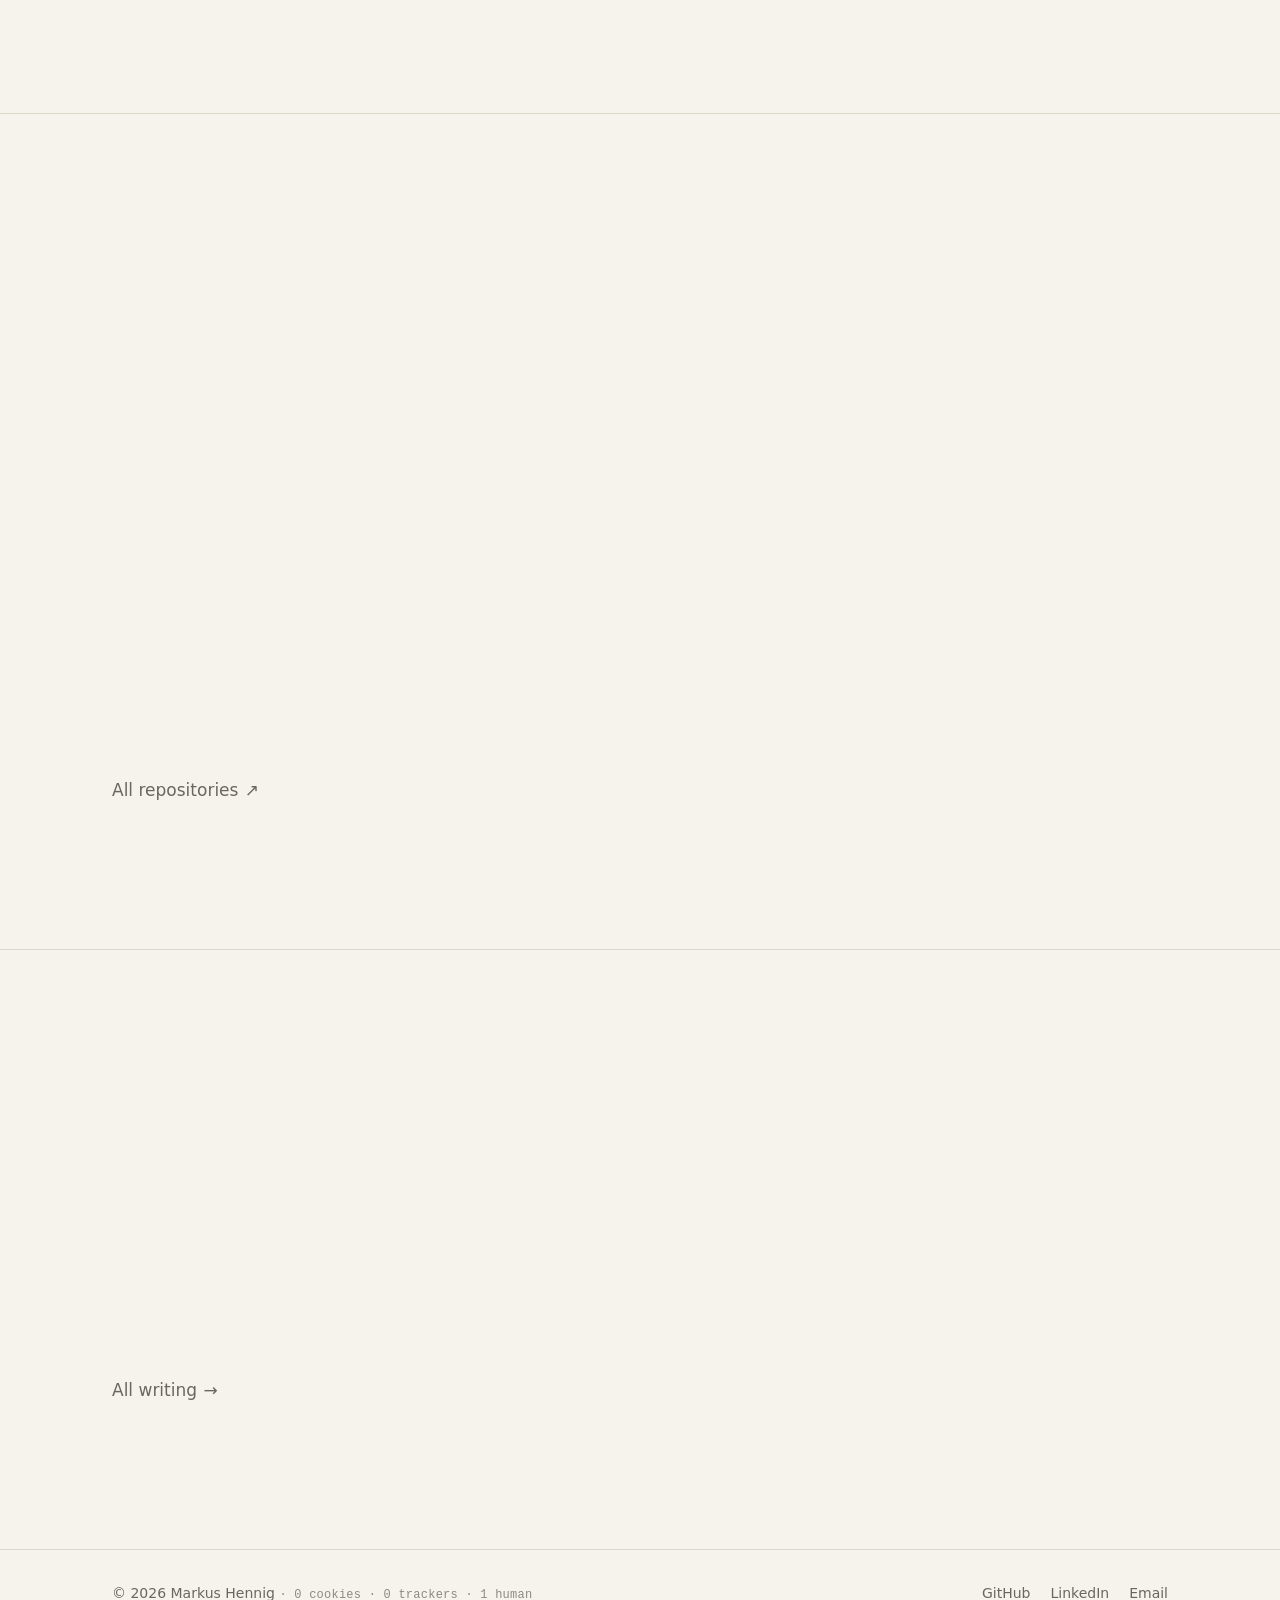
==== commit 17231a90: "Add projects section, automation article, SEO and performance tweaks - New article: "Automate the re" ====
--- a/index.html
+++ b/index.html
@@ -3,10 +3,12 @@
 <head>
   <meta charset="utf-8">
   <meta name="viewport" content="width=device-width, initial-scale=1">
-  <meta http-equiv="Content-Security-Policy" content="default-src 'self'; img-src 'self' data:; script-src 'self'; style-src 'self'; base-uri 'self'; form-action 'none'">
+  <meta http-equiv="Content-Security-Policy" content="default-src 'self'; img-src 'self' data:; script-src 'self' 'inline-speculation-rules'; style-src 'self'; base-uri 'self'; form-action 'none'">
   <title>Markus Hennig — Software Architect &amp; Cybersecurity Expert</title>
   <meta name="description" content="Markus Hennig — software architect and cybersecurity expert. A few links and occasional notes on architecture, cybersecurity, hiking and cooking.">
+  <meta name="robots" content="index, follow, max-image-preview:large">
   <meta property="og:type" content="profile">
+  <meta property="og:locale" content="en_US">
   <meta property="og:title" content="Markus Hennig">
   <meta property="og:description" content="Software architect and cybersecurity expert.">
   <meta property="og:url" content="https://markushennig.com/">
@@ -16,6 +18,7 @@
   <meta property="og:image:height" content="630">
   <meta property="og:image:alt" content="Markus Hennig — Software Architect and Cybersecurity">
   <meta name="twitter:card" content="summary_large_image">
+  <meta name="twitter:image" content="https://markushennig.com/assets/img/og.png">
   <meta name="author" content="Markus Hennig">
   <link rel="canonical" href="https://markushennig.com/">
   <link rel="alternate" type="application/atom+xml" title="Markus Hennig — Writing" href="feed.xml">
@@ -23,18 +26,22 @@
   <link rel="icon" href="favicon.svg" type="image/svg+xml">
   <link rel="icon" href="favicon.ico" sizes="48x48">
   <link rel="apple-touch-icon" href="apple-touch-icon.png">
+  <link rel="preload" as="image" href="assets/img/me.webp" imagesrcset="assets/img/me-400.webp 400w, assets/img/me.webp 800w" imagesizes="(max-width: 760px) 7.5rem, 26rem" fetchpriority="high">
   <link rel="stylesheet" href="assets/css/style.css">
   <script type="application/ld+json">{"@context": "https://schema.org", "@graph": [{"@type": "Person", "@id": "https://markushennig.com/#me", "name": "Markus Hennig", "url": "https://markushennig.com/", "image": "https://markushennig.com/assets/img/me.webp", "jobTitle": "Software Architect", "description": "Software architect and cybersecurity expert.", "knowsAbout": ["Software architecture", "Application security", "Threat modeling", "Cloud security", "Identity and access management", "DevSecOps"], "sameAs": ["https://github.com/mahennig", "https://www.linkedin.com/in/markus-hennig-80b301139"]}, {"@type": "WebSite", "@id": "https://markushennig.com/#website", "url": "https://markushennig.com/", "name": "Markus Hennig", "inLanguage": "en", "publisher": {"@id": "https://markushennig.com/#me"}}]}</script>
+  <script type="speculationrules">{"prefetch": [{"where": {"href_matches": "/*"}, "eagerness": "moderate"}]}</script>
   <script src="assets/js/theme.js"></script>
   <script src="assets/js/main.js" defer></script>
 </head>
 <body>
+  <!-- Reading the source? Good instinct. Flag 1/3: MH{view_source_is_recon} — the other two are where crawlers and attackers look first. -->
   <a class="skip" href="#main">Skip to content</a>
 
   <header class="site-header">
     <a class="logo" href="./" aria-label="Markus Hennig — home"><img class="logo-mark" src="favicon.svg" alt="" width="30" height="30"><span class="logo-text">Markus <em>Hennig</em></span></a>
     <nav class="nav" aria-label="Main">
       <a href="#about">About</a>
+      <a href="#projects">Projects</a>
       <a href="blog/">Writing</a>
     </nav>
     <div class="header-actions">
@@ -73,7 +80,7 @@
           </ul>
         </div>
         <figure class="portrait reveal">
-          <img src="assets/img/me.webp" alt="Portrait of Markus Hennig" width="800" height="1200">
+          <img src="assets/img/me.webp" srcset="assets/img/me-400.webp 400w, assets/img/me.webp 800w" sizes="(max-width: 760px) 7.5rem, 26rem" alt="Portrait of Markus Hennig" width="800" height="1200" fetchpriority="high" decoding="async">
         </figure>
       </div>
       <p class="scroll-cue mono" aria-hidden="true">Scroll</p>
@@ -112,13 +119,58 @@
       </div>
     </section>
 
+    <section id="projects" class="section">
+      <div class="wrap">
+        <header class="section-head reveal">
+          <span class="mono">02</span>
+          <h2>Projects</h2>
+        </header>
+        <ul class="project-grid">
+          <li class="project reveal">
+            <a class="project-link" href="https://github.com/mahennig/quarkus-testcontainer" target="_blank" rel="noopener noreferrer">
+              <span class="project-path mono">~/mahennig/<strong>quarkus-testcontainer</strong></span>
+              <span class="project-title">Testing Quarkus against real infrastructure</span>
+              <span class="project-desc">Four ways to run integration tests against PostgreSQL, MongoDB and S3 (emulated by Floci) in containers. No mocks, real databases, reproducible builds.</span>
+              <span class="project-tags mono"><span>Java 21</span><span>Quarkus 3.40</span><span>Testcontainers 2</span><span>Gradle</span></span>
+              <span class="project-cta mono">View on GitHub <span aria-hidden="true">↗</span><span class="visually-hidden">(opens in a new tab)</span></span>
+            </a>
+          </li>
+          <li class="project reveal">
+            <a class="project-link" href="https://github.com/mahennig/site" target="_blank" rel="noopener noreferrer">
+              <span class="project-path mono">~/mahennig/<strong>site</strong></span>
+              <span class="project-title">This website</span>
+              <span class="project-desc">Hand-written HTML, CSS and a little vanilla JS. No framework, no build step, no cookies, strict Content Security Policy. The whole site weighs less than one stock photo.</span>
+              <span class="project-tags mono"><span>HTML</span><span>CSS</span><span>Vanilla JS</span><span>GitHub Pages</span></span>
+              <span class="project-cta mono">View on GitHub <span aria-hidden="true">↗</span><span class="visually-hidden">(opens in a new tab)</span></span>
+            </a>
+          </li>
+          <li class="project project-next reveal">
+            <div class="project-link">
+              <span class="project-path mono">~/mahennig/<strong>next</strong><span class="cursor" aria-hidden="true"></span></span>
+              <span class="project-title">Open-source security tooling</span>
+              <span class="project-desc">Small, practical security projects: threat modeling, supply chain checks, secure Quarkus defaults. In the works.</span>
+              <span class="project-tags mono"><span>Security</span><span>Quarkus</span><span>Soon</span></span>
+            </div>
+          </li>
+        </ul>
+        <p class="section-foot"><a class="link-arrow" href="https://github.com/mahennig" target="_blank" rel="noopener noreferrer">All repositories <span aria-hidden="true">↗</span></a></p>
+      </div>
+    </section>
+
     <section id="writing" class="section">
       <div class="wrap">
         <header class="section-head reveal">
-          <span class="mono">02</span>
+          <span class="mono">03</span>
           <h2>Writing</h2>
         </header>
         <ul class="post-list reveal">
+      <li>
+        <a class="post-link" href="blog/automate-the-response-not-the-alert/">
+          <time class="post-date mono" datetime="2026-11-27">27 Nov 2026</time>
+          <span class="post-title">Automate the response, not the alert.</span>
+          <span class="post-meta mono">Cybersecurity · 7 min</span>
+        </a>
+      </li>
       <li>
         <a class="post-link" href="blog/ai-compressed-the-clock-october-2026/">
           <time class="post-date mono" datetime="2026-11-27">27 Nov 2026</time>
@@ -134,7 +186,7 @@
 
   <footer class="site-footer">
     <div class="wrap">
-      <p>© <span data-year>2026</span> Markus Hennig</p>
+      <p>© <span data-year>2026</span> Markus Hennig <span class="footer-note mono">· 0 cookies · 0 trackers · 1 human</span></p>
       <ul class="footer-links">
         <li><a href="https://github.com/mahennig" target="_blank" rel="noopener noreferrer">GitHub</a></li>
         <li><a href="https://www.linkedin.com/in/markus-hennig-80b301139" target="_blank" rel="noopener noreferrer">LinkedIn</a></li>
--- a/assets/css/style.css
+++ b/assets/css/style.css
@@ -534,6 +534,98 @@
   font-size: 1.15rem;
 }
 
+/* Projects */
+.project-grid {
+  display: grid;
+  grid-template-columns: repeat(auto-fit, minmax(min(100%, 19rem), 1fr));
+  gap: 1rem;
+  margin: 0;
+  padding: 0;
+  list-style: none;
+}
+.project { display: flex; }
+.project-link {
+  position: relative;
+  display: flex;
+  flex-direction: column;
+  gap: .85rem;
+  width: 100%;
+  padding: 1.6rem;
+  border: 1px solid var(--line);
+  border-radius: var(--radius);
+  background: var(--bg-2);
+  text-decoration: none;
+  overflow: hidden;
+  transition: border-color .25s, transform .35s var(--ease);
+}
+.project-link::before {
+  content: "";
+  position: absolute;
+  inset: 0 0 auto;
+  height: 2px;
+  background: var(--accent);
+  transform: scaleX(0);
+  transform-origin: 0 50%;
+  transition: transform .45s var(--ease);
+}
+a.project-link:hover { border-color: var(--muted); transform: translateY(-3px); }
+a.project-link:hover::before { transform: scaleX(1); }
+.project-path { color: var(--muted); font-size: .8125rem; }
+.project-path strong { color: var(--accent-ink); font-weight: 400; }
+.project-title {
+  font-family: var(--font-serif);
+  font-size: 1.5rem;
+  line-height: 1.2;
+}
+.project-desc { flex: 1; color: var(--muted); font-size: .9375rem; }
+.project-tags { display: flex; flex-wrap: wrap; gap: .35rem; font-size: .6875rem; }
+.project-tags span {
+  padding: .2rem .55rem;
+  border: 1px solid var(--line);
+  border-radius: 999px;
+  background: var(--bg);
+}
+.project-cta { font-size: .75rem; color: var(--fg); }
+.project-next .project-link { border-style: dashed; background: transparent; }
+.cursor {
+  display: inline-block;
+  width: .55em;
+  height: 1.05em;
+  margin-left: .15em;
+  vertical-align: text-bottom;
+  background: var(--accent);
+  animation: blink 1.1s steps(1) infinite;
+}
+@keyframes blink { 50% { opacity: 0; } }
+
+.visually-hidden {
+  position: absolute !important;
+  width: 1px;
+  height: 1px;
+  overflow: hidden;
+  clip: rect(0 0 0 0);
+  white-space: nowrap;
+}
+
+/* Breadcrumbs, related, footer note */
+.breadcrumbs { color: var(--muted); font-size: .75rem; }
+.breadcrumbs a { color: var(--muted); text-decoration: none; }
+.breadcrumbs a:hover { color: var(--fg); }
+.breadcrumbs span { color: var(--accent-ink); }
+.related { margin-top: 4rem; }
+.related h2 {
+  margin: 0 0 .75rem;
+  color: var(--muted);
+  font-size: .75rem;
+  font-weight: 400;
+  letter-spacing: .1em;
+  text-transform: uppercase;
+}
+.related .post-link { border-top: 1px solid var(--line); }
+.related + .article-foot { margin-top: 2rem; }
+.footer-note { font-size: .75rem; opacity: .75; }
+.not-found .mono { color: var(--accent-ink); }
+
 /* ---------- Footer ---------- */
 .site-footer {
   padding-block: 2rem;
@@ -794,6 +886,13 @@
   .post-link { grid-template-columns: 1fr; gap: .3rem; }
   .post-meta { display: none; }
   .scroll-cue { display: none; }
+  .footer-note { display: block; margin-top: .25rem; }
+}
+
+@media (max-width: 520px) {
+  .logo-text { display: none; }
+  .nav { gap: .25rem; }
+  .nav a { padding-inline: .5rem; }
 }
 
 @media (prefers-reduced-motion: reduce) {
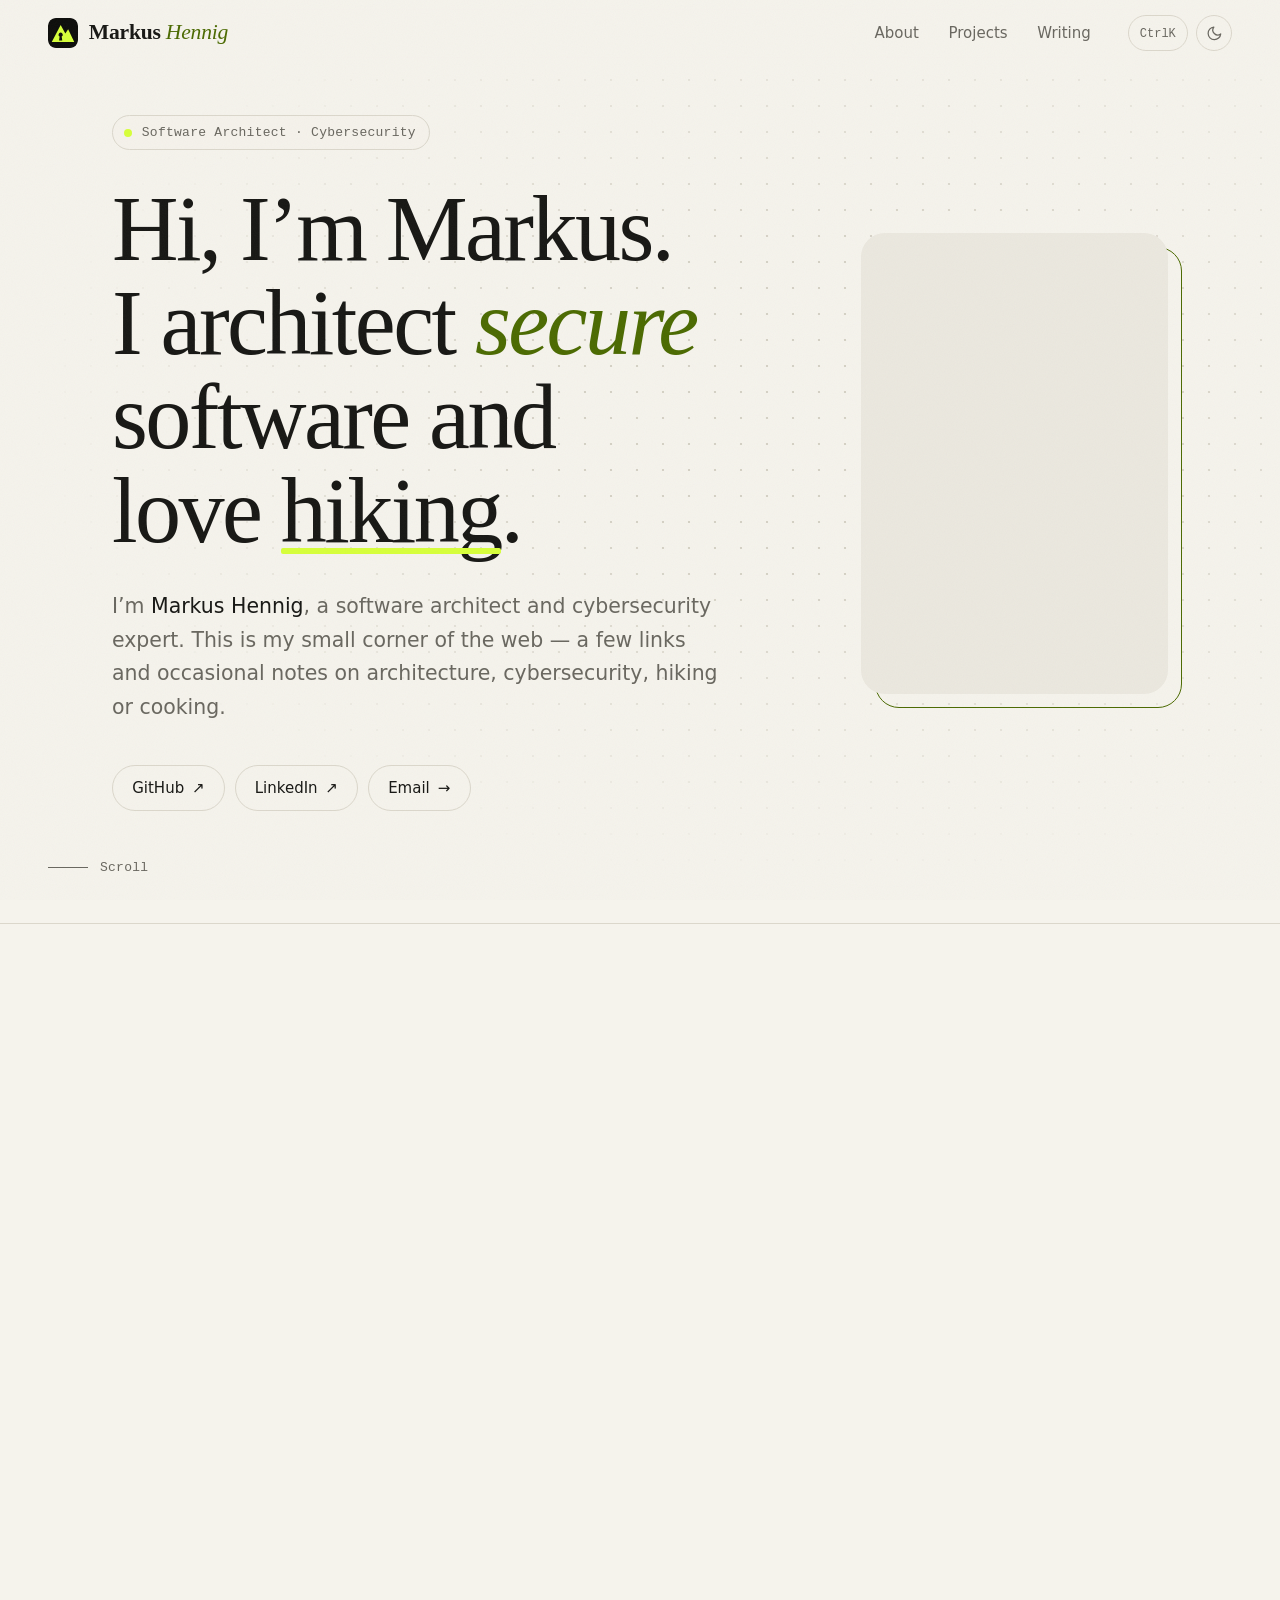
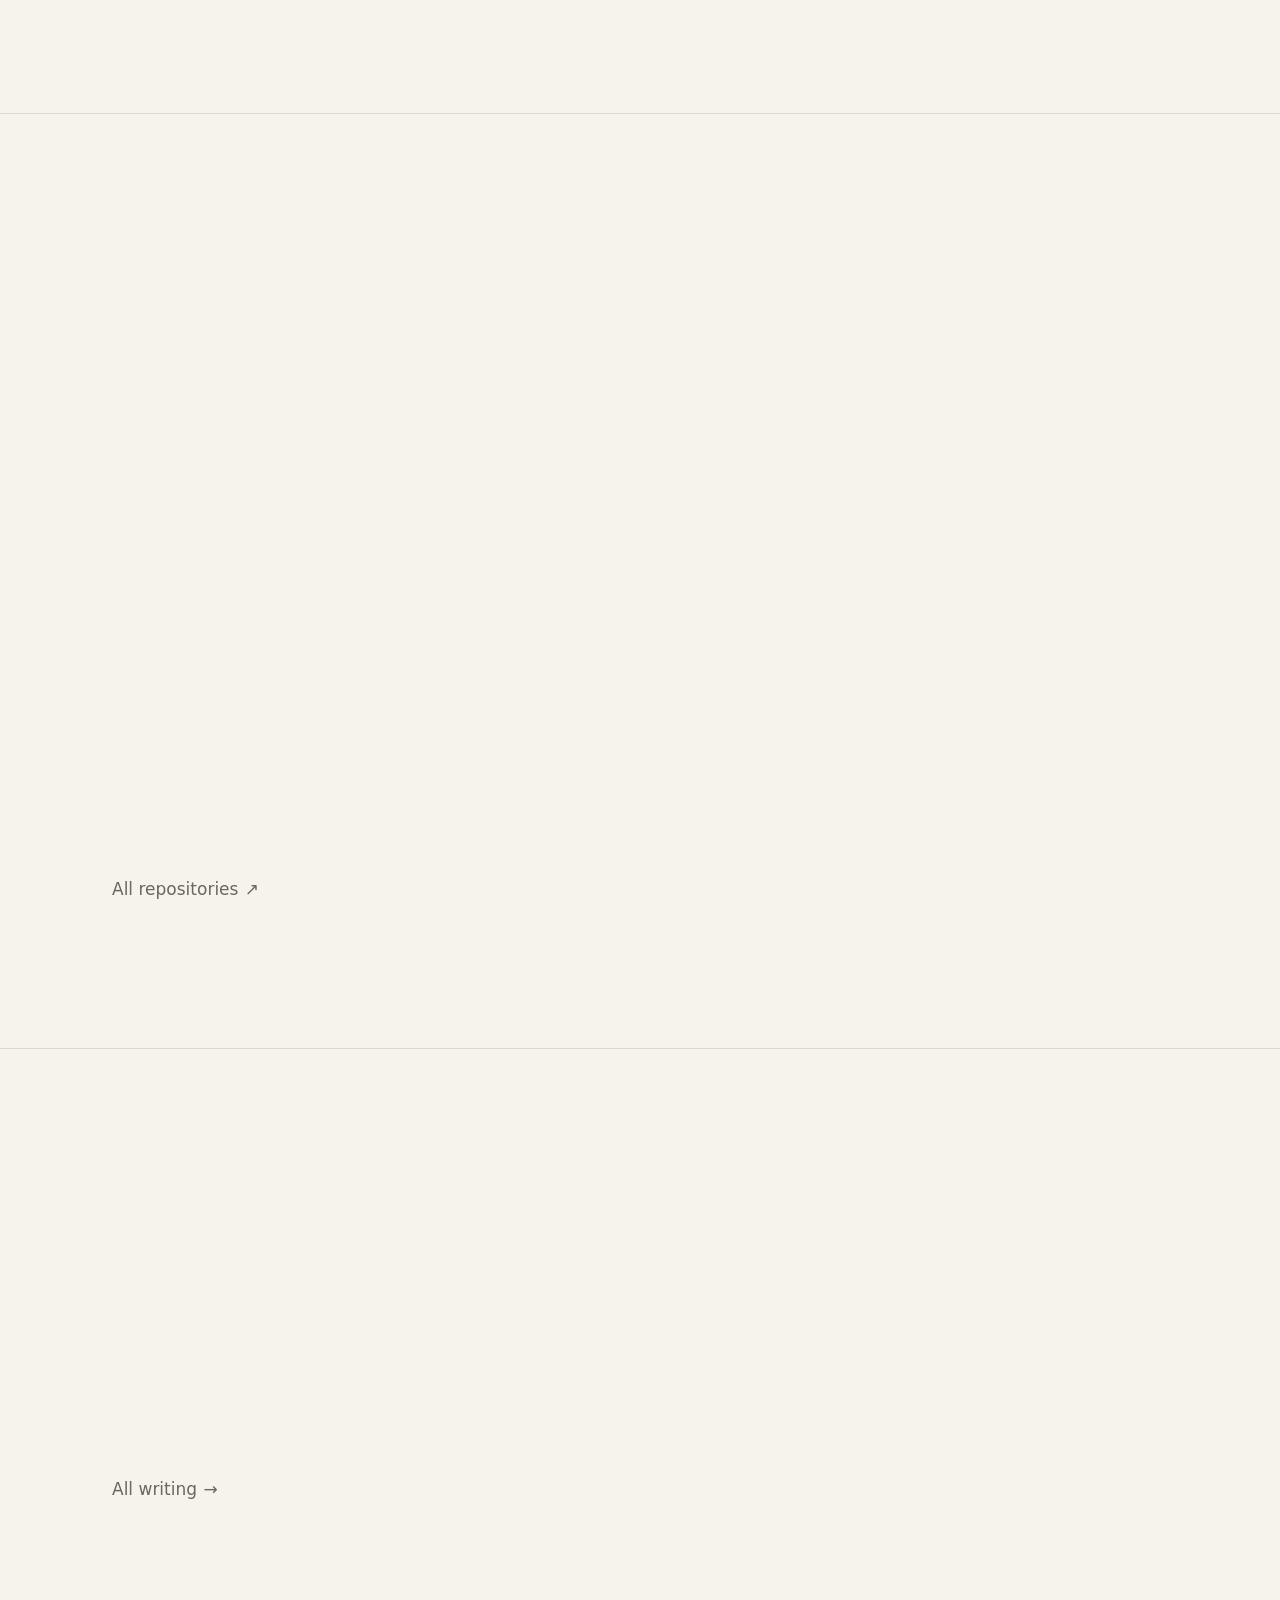
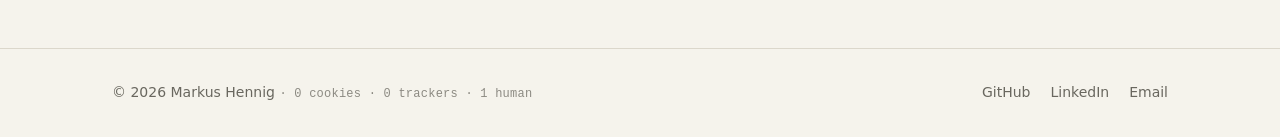
==== commit ddab9bfb: "Replace site card with quarkus-security-testing project Link the project from the automation article" ====
--- a/index.html
+++ b/index.html
@@ -136,11 +136,11 @@
             </a>
           </li>
           <li class="project reveal">
-            <a class="project-link" href="https://github.com/mahennig/site" target="_blank" rel="noopener noreferrer">
-              <span class="project-path mono">~/mahennig/<strong>site</strong></span>
-              <span class="project-title">This website</span>
-              <span class="project-desc">Hand-written HTML, CSS and a little vanilla JS. No framework, no build step, no cookies, strict Content Security Policy. The whole site weighs less than one stock photo.</span>
-              <span class="project-tags mono"><span>HTML</span><span>CSS</span><span>Vanilla JS</span><span>GitHub Pages</span></span>
+            <a class="project-link" href="https://github.com/mahennig/quarkus-security-testing" target="_blank" rel="noopener noreferrer">
+              <span class="project-path mono">~/mahennig/<strong>quarkus-security-testing</strong></span>
+              <span class="project-title">Security tests that run in every build</span>
+              <span class="project-desc">Automated security tests for a Quarkus REST API: authorization matrix, BOLA/IDOR, token validation (expired, wrong audience, <code>alg: none</code>, algorithm confusion), security headers and an OWASP ZAP scan. Against a real Keycloak, plus a deliberately insecure profile that proves the tests can fail.</span>
+              <span class="project-tags mono"><span>Quarkus 3.40</span><span>Keycloak</span><span>OWASP ZAP</span><span>OWASP API Top 10</span></span>
               <span class="project-cta mono">View on GitHub <span aria-hidden="true">↗</span><span class="visually-hidden">(opens in a new tab)</span></span>
             </a>
           </li>
--- a/assets/css/style.css
+++ b/assets/css/style.css
@@ -578,6 +578,7 @@
   line-height: 1.2;
 }
 .project-desc { flex: 1; color: var(--muted); font-size: .9375rem; }
+.project-desc code { font-family: var(--font-mono); font-size: .85em; }
 .project-tags { display: flex; flex-wrap: wrap; gap: .35rem; font-size: .6875rem; }
 .project-tags span {
   padding: .2rem .55rem;
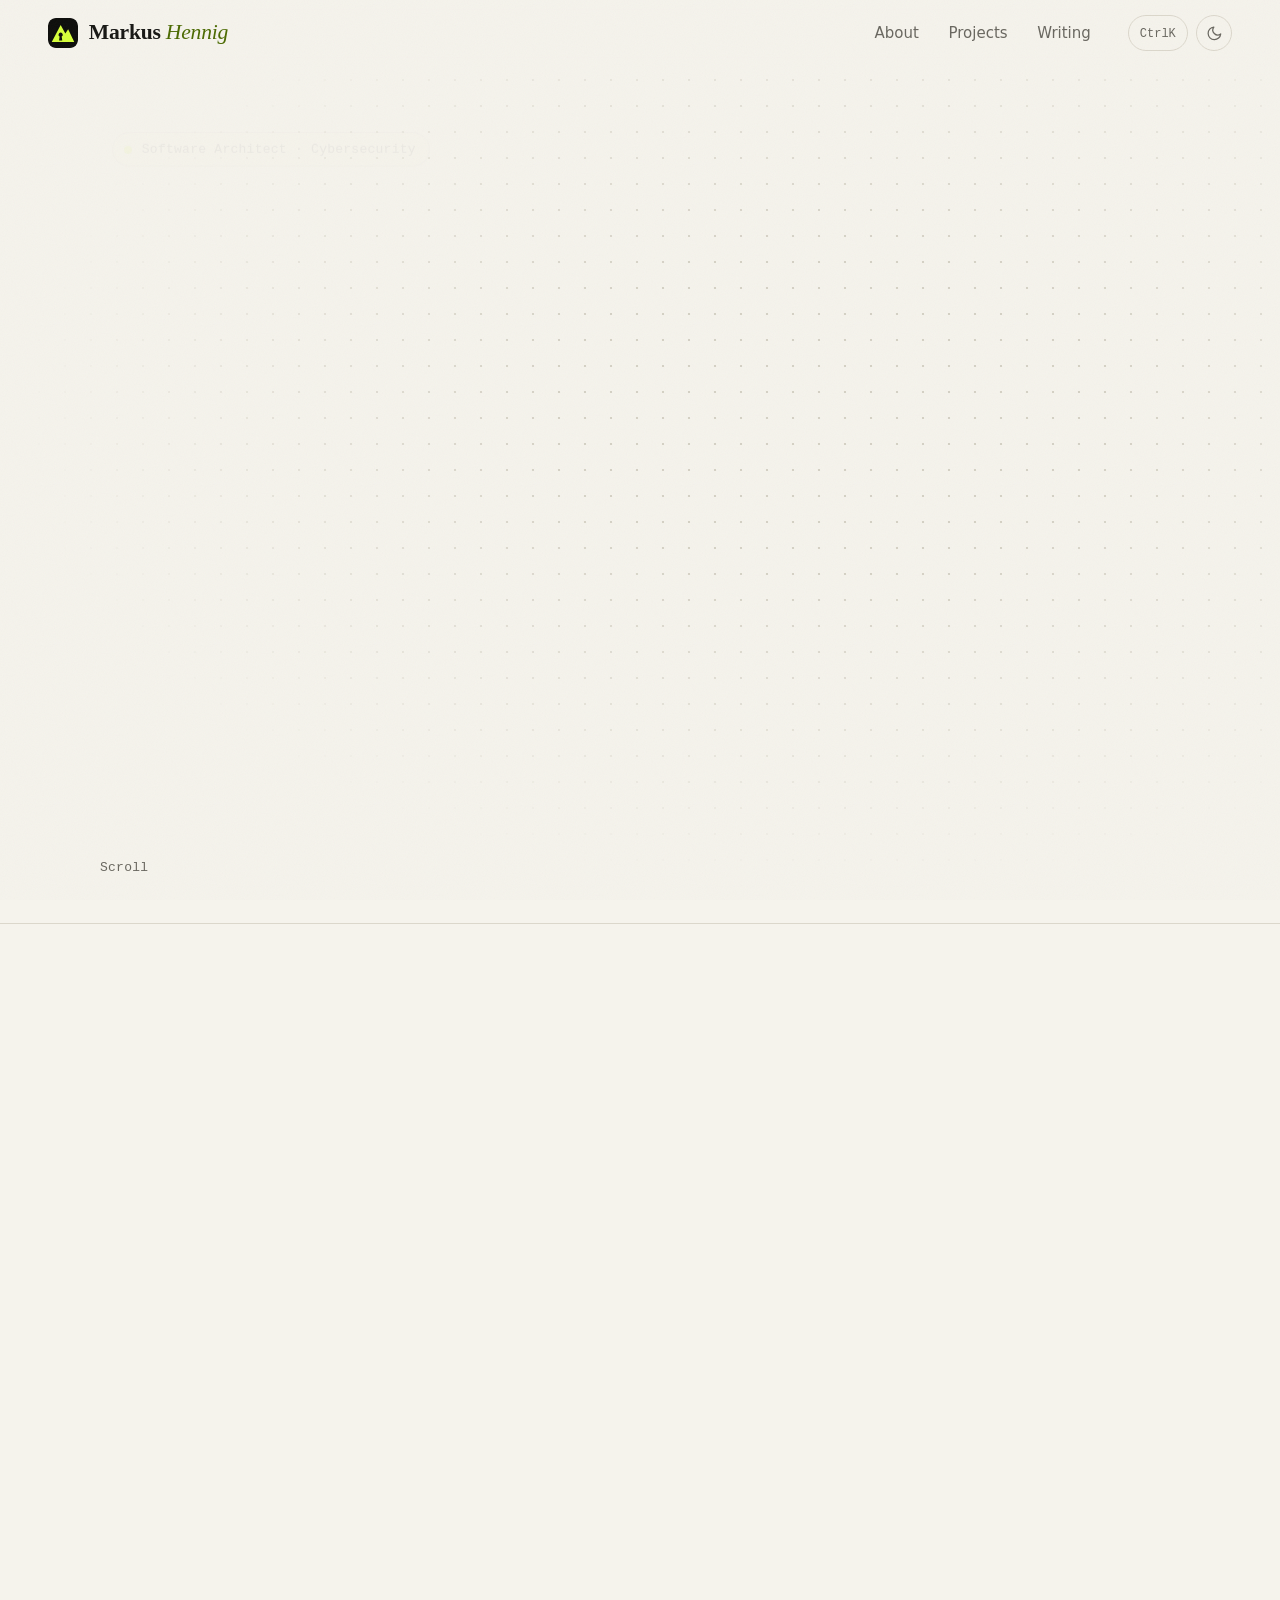
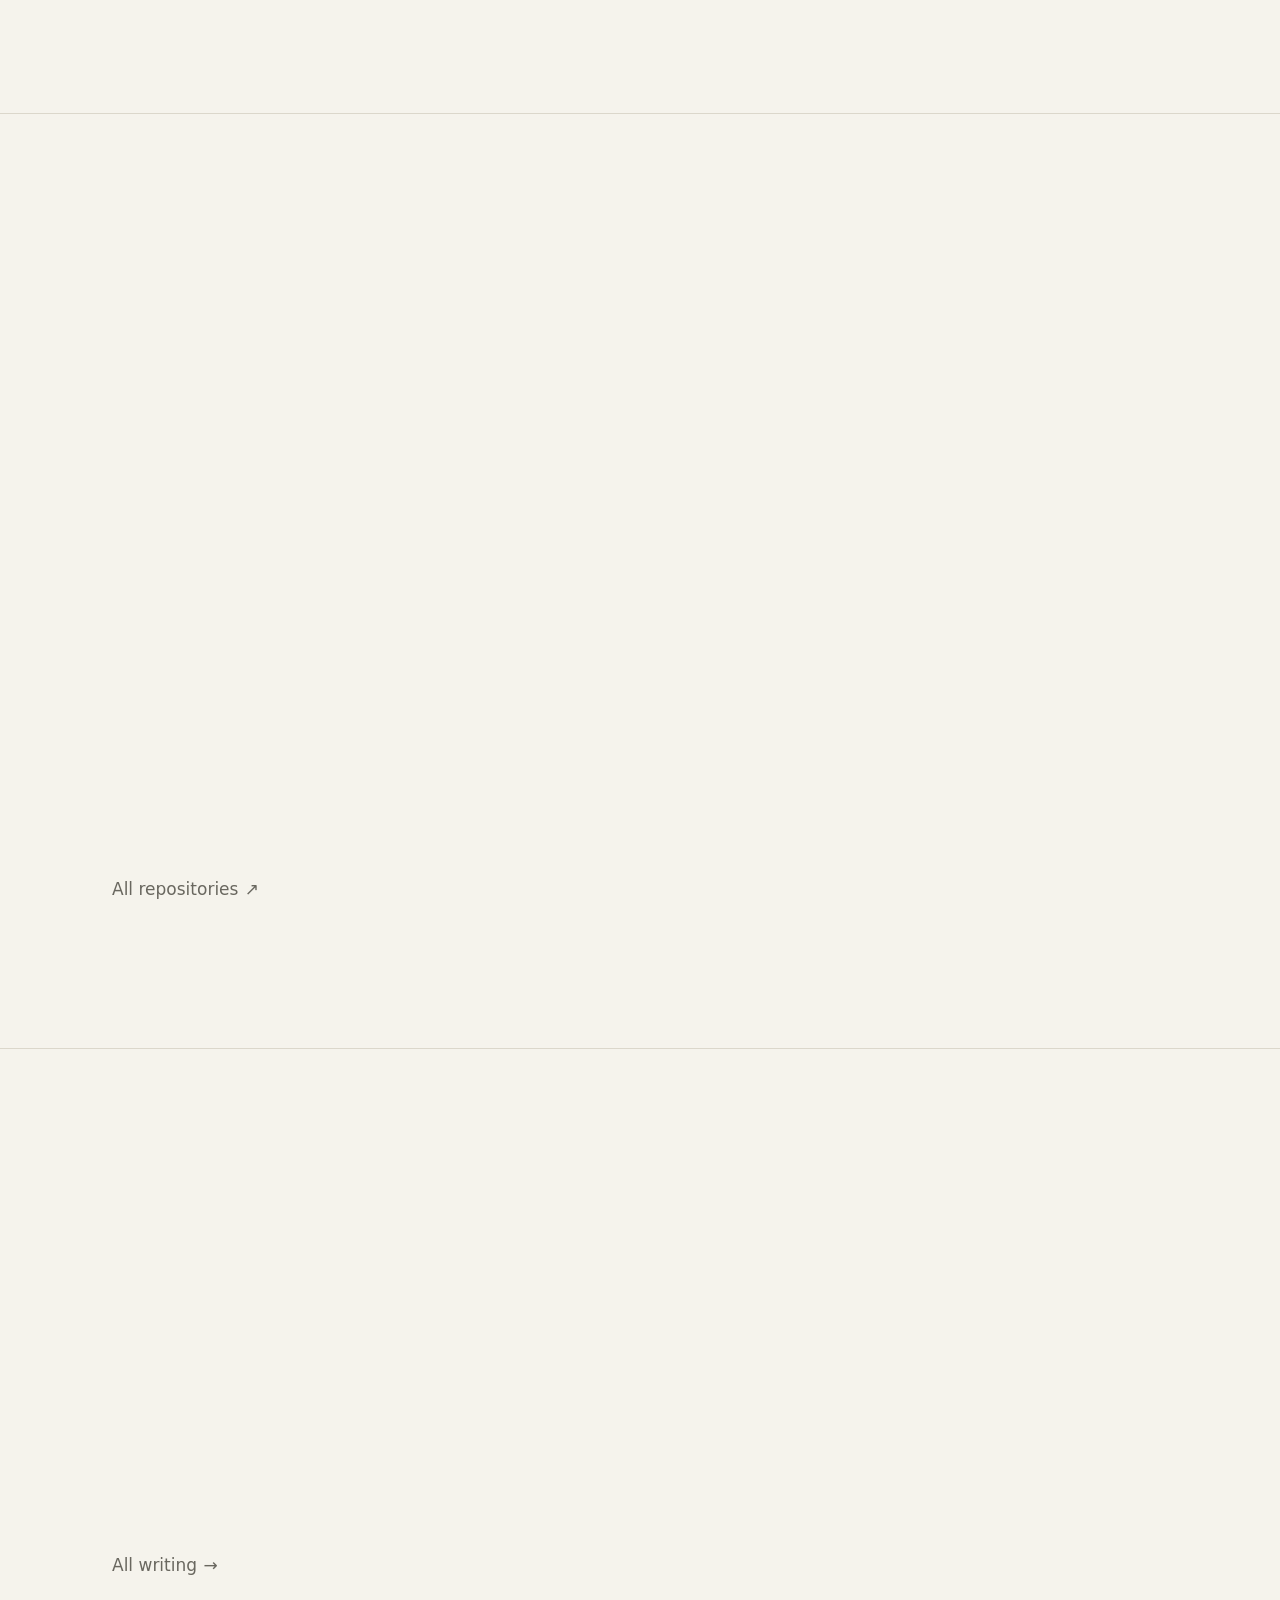
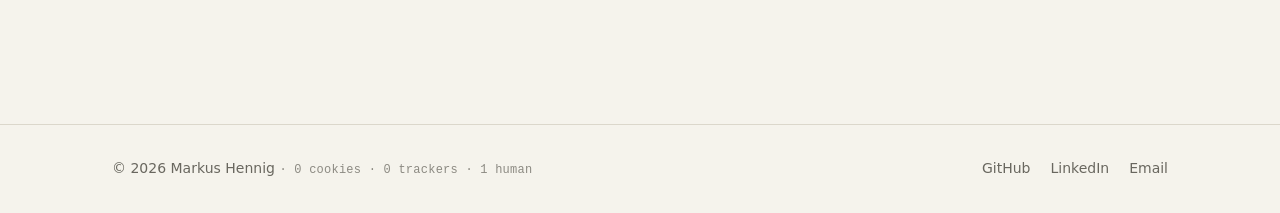
==== commit 33549f0c: "Add article: OPTIMJACK, that third-party script is your code now Co-Authored-By: Claude Sonnet 5.5 <" ====
--- a/index.html
+++ b/index.html
@@ -165,6 +165,13 @@
         </header>
         <ul class="post-list reveal">
       <li>
+        <a class="post-link" href="blog/optimjack-third-party-script-is-your-code/">
+          <time class="post-date mono" datetime="2026-11-28">28 Nov 2026</time>
+          <span class="post-title">OPTIMJACK: that third-party script is your code now.</span>
+          <span class="post-meta mono">Cybersecurity · 5 min</span>
+        </a>
+      </li>
+      <li>
         <a class="post-link" href="blog/automate-the-response-not-the-alert/">
           <time class="post-date mono" datetime="2026-11-27">27 Nov 2026</time>
           <span class="post-title">Automate the response, not the alert.</span>
